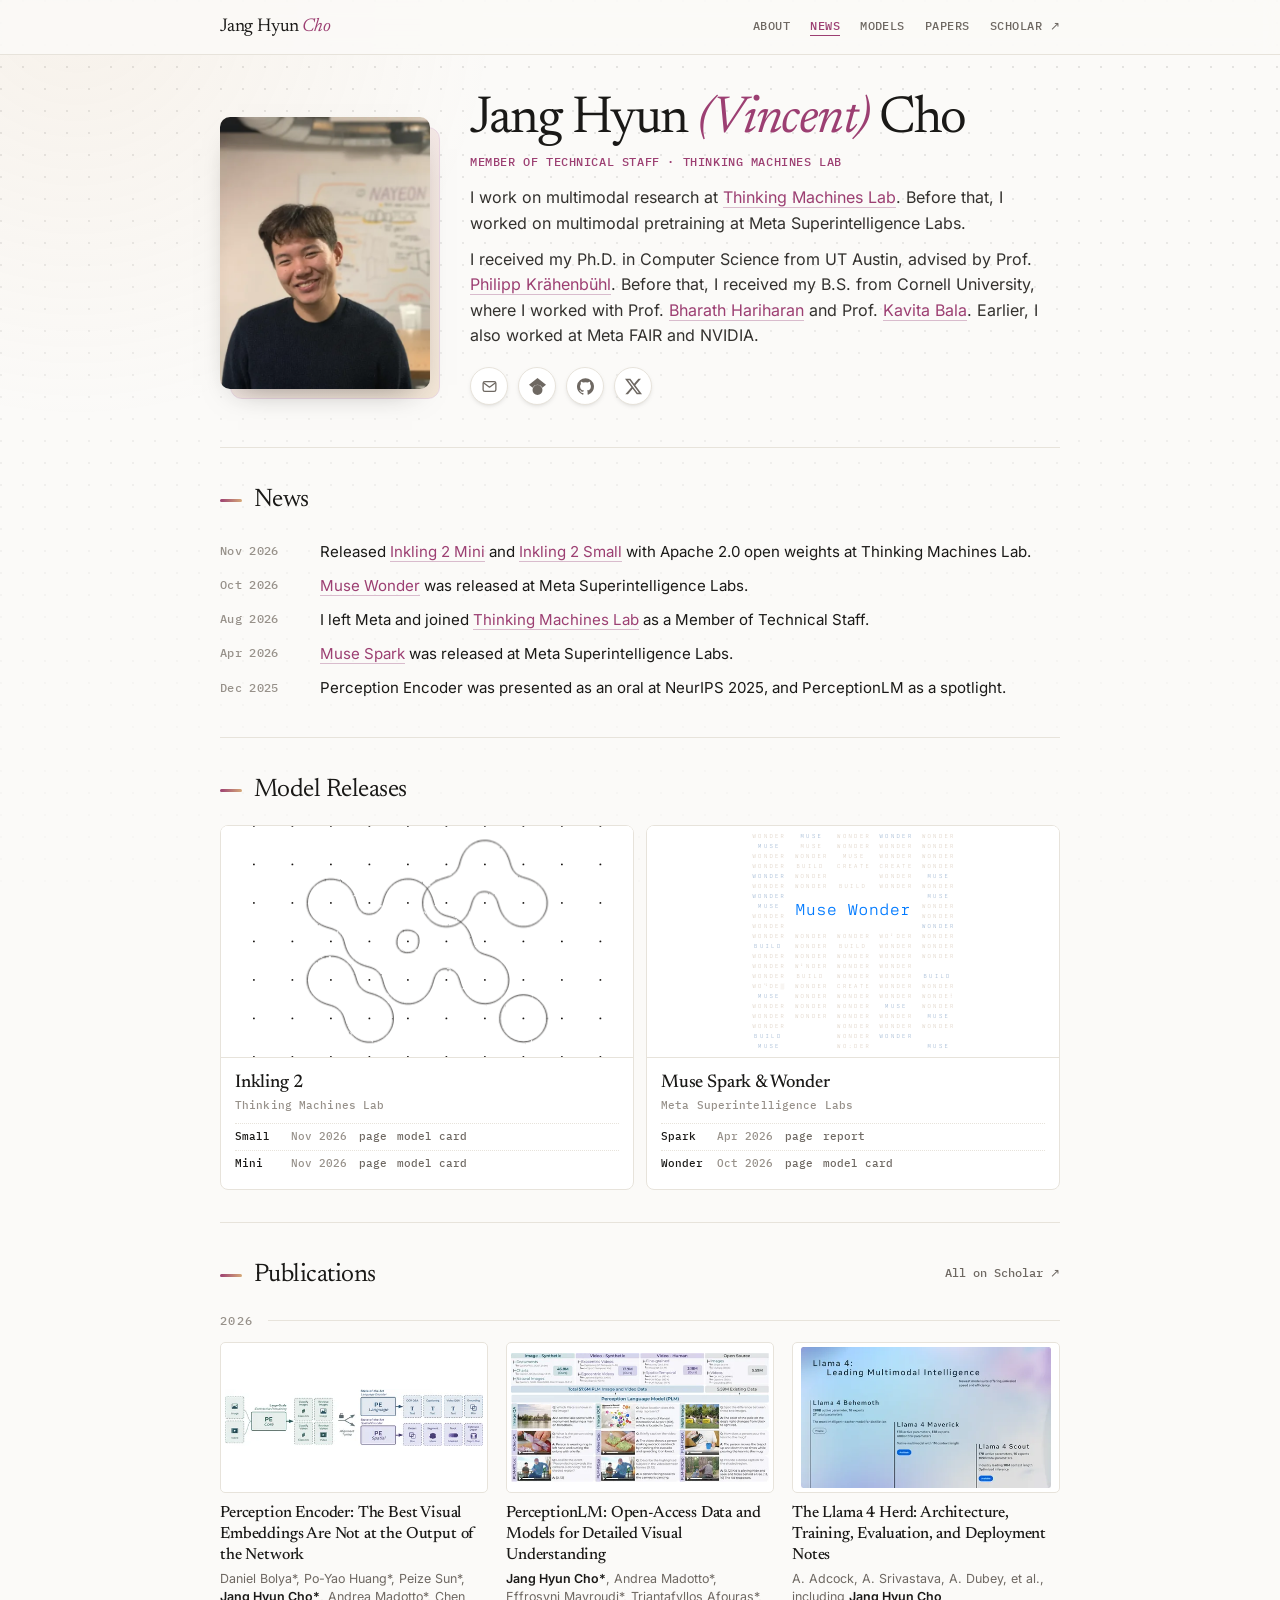
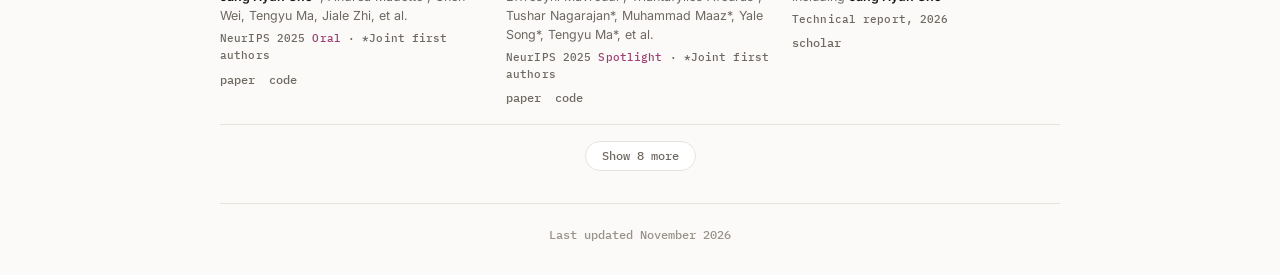
==== index.html @ af62a486 "Restore larger full-width artwork on model release cards Co-authored-by: Vincent Cho <janghyuncho@us" ====
<!doctype html>
<html lang="en">
  <head>
    <meta charset="utf-8">
    <meta name="viewport" content="width=device-width, initial-scale=1">
    <meta name="description" content="Jang Hyun (Vincent) Cho is a Member of Technical Staff at Thinking Machines Lab working on multimodal research. Previously worked on multimodal pretraining at Meta Superintelligence Labs.">
    <meta name="google-site-verification" content="X9ejks-yQLjsk75A5erA9aSQ6X8Yiz5h-r5HHh0Oleo">
    <meta name="theme-color" content="#fbfaf8">
    <title>Jang Hyun (Vincent) Cho</title>
    <link rel="icon" href="data:image/svg+xml,%3Csvg xmlns='http://www.w3.org/2000/svg' viewBox='0 0 32 32'%3E%3Crect width='32' height='32' rx='7' fill='%239c3f72'/%3E%3Ctext x='16' y='22' font-family='Georgia,serif' font-size='16' fill='%23fff' text-anchor='middle'%3EJC%3C/text%3E%3C/svg%3E">
    <link rel="preload" href="assets/fonts/newsreader-normal.woff2" as="font" type="font/woff2" crossorigin>
    <link rel="preload" href="assets/fonts/inter-normal.woff2" as="font" type="font/woff2" crossorigin>
    <link rel="stylesheet" href="assets/fonts/fonts.css">
    <style>
      :root {
        --paper: #fbfaf8;
        --ink: #1a1917;
        --muted: #6e6862;
        --faint: #97918a;
        --line: #e7e3db;
        --accent: #9c3f72;
        --accent-tint: #f4e9f0;
        --serif: "Newsreader", Georgia, serif;
        --sans: "Inter", -apple-system, BlinkMacSystemFont, "Segoe UI", sans-serif;
        --mono: "IBM Plex Mono", ui-monospace, "SF Mono", Menlo, monospace;
        --ease: cubic-bezier(.2, .7, .3, 1);
      }

      * { box-sizing: border-box; }
      html { scroll-behavior: smooth; }
      body {
        margin: 0;
        color: var(--ink);
        background: var(--paper);
        font-family: var(--sans);
        font-size: 16px;
        line-height: 1.6;
        -webkit-font-smoothing: antialiased;
        text-rendering: optimizeLegibility;
      }
      ::selection { background: var(--accent-tint); color: var(--accent); }

      /* ---------- background ---------- */
      body::before, body::after {
        content: "";
        position: fixed;
        inset: 0;
        z-index: -1;
        pointer-events: none;
      }
      body::before {
        background-image: radial-gradient(circle at 1px 1px, rgba(26, 25, 23, .11) 1px, transparent 0);
        background-size: 22px 22px;
        -webkit-mask-image: linear-gradient(to bottom, #000, rgba(0, 0, 0, .25) 70%, rgba(0, 0, 0, .1));
        mask-image: linear-gradient(to bottom, #000, rgba(0, 0, 0, .25) 70%, rgba(0, 0, 0, .1));
      }
      body::after {
        background: radial-gradient(700px circle at 6% 0%, rgba(214, 170, 120, .10), transparent 60%);
      }

      /* Tight cursor glow with expanding wave rings (desktop pointer only). */
      .cursor-glow {
        position: fixed;
        top: 0;
        left: 0;
        z-index: -1;
        width: 180px;
        height: 180px;
        margin: -90px 0 0 -90px;
        border-radius: 50%;
        pointer-events: none;
        opacity: 0;
        background:
          radial-gradient(circle, rgba(156, 63, 114, .48) 0 10px, rgba(156, 63, 114, .22) 34px, transparent 68%),
          radial-gradient(circle, transparent 38px, rgba(214, 170, 120, .38) 44px, transparent 58px);
        box-shadow: 0 0 0 1.5px rgba(156, 63, 114, .22);
        transform: translate3d(var(--mx, -200px), var(--my, -200px), 0);
        transition: opacity .35s var(--ease);
        will-change: transform;
      }
      .js.pointer-fine .cursor-glow { opacity: 1; }
      .cursor-glow::before,
      .cursor-glow::after {
        content: "";
        position: absolute;
        inset: 10%;
        border-radius: 50%;
        border: 2px solid rgba(156, 63, 114, .55);
        box-shadow: 0 0 14px rgba(156, 63, 114, .2);
        animation: cursor-wave 2.2s cubic-bezier(.15, .7, .25, 1) infinite;
      }
      .cursor-glow::after {
        inset: 0;
        border-color: rgba(214, 170, 120, .5);
        animation-delay: 1.1s;
      }
      @keyframes cursor-wave {
        0% { transform: scale(.3); opacity: .9; }
        65% { opacity: .25; }
        100% { transform: scale(1.15); opacity: 0; }
      }

      /* Sections fade up as they enter the viewport; only when JS is running. */
      .js .reveal {
        opacity: 0;
        transform: translateY(14px);
        transition: opacity .6s var(--ease), transform .6s var(--ease);
      }
      .js .reveal.in { opacity: 1; transform: none; }

      h1, h2, h3, p { margin-top: 0; }
      a { color: inherit; text-decoration: none; }
      a:focus-visible {
        outline: 2px solid var(--accent);
        outline-offset: 3px;
        border-radius: 2px;
      }
      .container { width: min(840px, calc(100% - 44px)); margin: 0 auto; }

      /* Links that draw their underline on hover. */
      .ul {
        background-image: linear-gradient(currentColor, currentColor);
        background-repeat: no-repeat;
        background-position: 0 100%;
        background-size: 0 1px;
        transition: background-size .28s var(--ease), color .18s var(--ease);
      }
      .ul:hover { background-size: 100% 1px; color: var(--accent); }

      /* Prose links stay underlined; the tint appears on hover. */
      .prose a, .news a {
        color: var(--accent);
        border-bottom: 1px solid #d9bccd;
        transition: background .18s var(--ease), border-color .18s var(--ease);
      }
      .prose a:hover, .news a:hover { background: var(--accent-tint); border-color: var(--accent); }

      header {
        position: sticky;
        top: 0;
        z-index: 10;
        background: color-mix(in srgb, var(--paper) 88%, transparent);
        backdrop-filter: saturate(1.4) blur(10px);
        border-bottom: 1px solid var(--line);
      }
      nav {
        display: flex;
        align-items: center;
        justify-content: space-between;
        gap: 18px;
        padding: 12px 0;
      }
      .brand { font-family: var(--serif); font-size: 1.16rem; letter-spacing: -.01em; }
      .brand em { font-style: italic; color: var(--accent); }
      .nav-links {
        display: flex;
        flex-wrap: wrap;
        gap: 20px;
        font-family: var(--mono);
        font-size: .74rem;
        letter-spacing: .04em;
        text-transform: uppercase;
        color: var(--muted);
      }

      .nav-links a.active { color: var(--accent); background-size: 100% 1px; }

      section { scroll-margin-top: 56px; }

      /* ---------- intro ---------- */
      .intro {
        display: grid;
        grid-template-columns: 210px minmax(0, 1fr);
        gap: 40px;
        align-items: center;
        padding: 46px 0 42px;
      }
      /* Offset tinted frame behind the photo; it shifts further on hover. */
      .portrait-frame { position: relative; }
      .portrait-frame::before {
        content: "";
        position: absolute;
        inset: 0;
        border-radius: 12px;
        background: linear-gradient(135deg, var(--accent-tint), #f3e6d6);
        border: 1px solid #ead7e2;
        transform: translate(10px, 10px);
        transition: transform .4s var(--ease);
      }
      .portrait-frame:hover::before { transform: translate(14px, 14px) rotate(1.5deg); }
      .portrait {
        position: relative;
        display: block;
        width: 100%;
        height: auto;
        border-radius: 10px;
        box-shadow: 0 14px 30px -18px rgba(26, 25, 23, .55);
        filter: saturate(.95);
        transition: transform .4s var(--ease), box-shadow .4s var(--ease);
      }
      .portrait-frame:hover .portrait {
        transform: translate(-3px, -3px) rotate(-1deg);
        box-shadow: 0 18px 34px -18px rgba(26, 25, 23, .6);
      }
      h1 {
        margin: -8px 0 6px;
        font-family: var(--serif);
        font-size: clamp(2.3rem, 4.8vw, 3.3rem);
        font-weight: 400;
        line-height: 1.02;
        letter-spacing: -.028em;
      }
      h1 em { font-style: italic; color: var(--accent); }
      .role {
        margin: 0 0 14px;
        font-family: var(--mono);
        font-size: .74rem;
        letter-spacing: .05em;
        text-transform: uppercase;
        color: var(--accent);
      }
      .prose p { margin: 0 0 10px; max-width: 64ch; color: #33312e; }
      .prose p:last-child { margin-bottom: 0; }
      .social {
        display: flex;
        flex-wrap: wrap;
        gap: 10px;
        margin-top: 18px;
      }
      .social a {
        display: grid;
        place-items: center;
        width: 38px;
        height: 38px;
        border: 1px solid var(--line);
        border-radius: 50%;
        background: #fff;
        color: var(--muted);
        box-shadow: 0 2px 6px -4px rgba(26, 25, 23, .4);
        transition: color .2s var(--ease), background .2s var(--ease), border-color .2s var(--ease), transform .2s var(--ease), box-shadow .2s var(--ease);
      }
      .social a:hover {
        color: #fff;
        background: var(--accent);
        border-color: var(--accent);
        transform: translateY(-2px);
        box-shadow: 0 8px 16px -8px rgba(156, 63, 114, .7);
      }
      .social svg { width: 17px; height: 17px; }

      /* ---------- sections ---------- */
      .band { padding: 32px 0; border-top: 1px solid var(--line); }
      .band-head {
        display: flex;
        align-items: baseline;
        justify-content: space-between;
        gap: 20px;
        margin-bottom: 14px;
      }
      h2 {
        display: flex;
        align-items: center;
        gap: 12px;
        margin: 0;
        font-family: var(--serif);
        font-size: 1.6rem;
        font-weight: 400;
        letter-spacing: -.02em;
      }
      h2::before {
        content: "";
        width: 22px;
        height: 3px;
        border-radius: 2px;
        background: linear-gradient(90deg, var(--accent), #d6aa78);
      }
      .band-head > a { font-family: var(--mono); font-size: .74rem; color: var(--muted); }

      /* ---------- news ---------- */
      .news { margin: 0; padding: 0; list-style: none; }
      .news li {
        display: grid;
        grid-template-columns: 82px minmax(0, 1fr);
        gap: 18px;
        padding: 5px 0;
        font-size: .94rem;
      }
      .news time {
        font-family: var(--mono);
        font-size: .72rem;
        color: var(--faint);
        letter-spacing: .03em;
        padding-top: .2em;
      }

      /* ---------- model releases ---------- */
      .models {
        display: grid;
        grid-template-columns: repeat(2, minmax(0, 1fr));
        gap: 12px;
      }
      .model {
        position: relative;
        display: flex;
        flex-direction: column;
        overflow: hidden;
        border: 1px solid var(--line);
        border-radius: 8px;
        background: #fff;
        transition: border-color .25s var(--ease), box-shadow .25s var(--ease), transform .25s var(--ease);
      }
      .model::after {
        content: "";
        position: absolute;
        inset: 0 0 auto;
        height: 3px;
        background: linear-gradient(90deg, var(--accent), #d6aa78);
        transform: scaleX(0);
        transform-origin: left;
        transition: transform .45s var(--ease);
      }
      .model:hover::after { transform: scaleX(1); }
      .model:hover {
        border-color: #d9bccd;
        box-shadow: 0 8px 22px -14px rgba(26, 25, 23, .5);
        transform: translateY(-2px);
      }
      /* The embeds lay out at 2× the panel size and are scaled down, so their
         typography and strokes keep the proportions of the original pages. */
      .model-media {
        position: relative;
        aspect-ratio: 16 / 9;
        overflow: hidden;
        border-bottom: 1px solid var(--line);
        background: #fff;
      }
      .model-media iframe {
        position: absolute;
        top: 0;
        left: 0;
        width: 200%;
        height: 200%;
        border: 0;
        transform: scale(.5);
        transform-origin: 0 0;
      }
      .model-body { padding: 10px 14px 12px; }
      .model h3 {
        margin: 0;
        font-family: var(--serif);
        font-size: 1.15rem;
        font-weight: 500;
        letter-spacing: -.01em;
      }
      .model:hover h3 a { color: var(--accent); }
      .model .venue { font-size: .68rem; color: var(--faint); }
      .versions {
        margin: 8px 0 0;
        padding: 0;
        list-style: none;
        font-family: var(--mono);
        font-size: .7rem;
        color: var(--muted);
      }
      .versions li {
        display: flex;
        flex-wrap: wrap;
        align-items: baseline;
        gap: 2px 10px;
        padding: 4px 0;
        border-top: 1px dotted var(--line);
      }
      .version { min-width: 46px; color: var(--ink); font-weight: 500; }
      .date { min-width: 58px; color: var(--faint); }

      /* ---------- publications ---------- */
      .year {
        display: flex;
        align-items: center;
        gap: 14px;
        margin: 16px 0 0;
        font-family: var(--mono);
        font-size: .73rem;
        letter-spacing: .12em;
        color: var(--faint);
      }
      .year::after { content: ""; flex: 1; height: 1px; background: var(--line); }
      .publication {
        display: grid;
        grid-template-columns: 150px minmax(0, 1fr);
        gap: 20px;
        align-items: start;
        padding: 14px 0;
        border-bottom: 1px solid var(--line);
      }
      .publication:last-child { border-bottom: 0; }
      .thumbnail {
        display: block;
        width: 100%;
        height: auto;
        border: 1px solid var(--line);
        border-radius: 5px;
        background: #fff;
        transition: transform .3s var(--ease), border-color .3s var(--ease), box-shadow .3s var(--ease);
      }
      /* A uniform frame keeps rows aligned; contain shows wide figures whole. */
      .publication .thumbnail {
        aspect-ratio: 5 / 3;
        object-fit: contain;
        padding: 4px;
      }
      .publication:hover .thumbnail {
        transform: translateY(-2px);
        border-color: #d9bccd;
        box-shadow: 0 4px 14px -8px rgba(26, 25, 23, .4);
      }
      .featured {
        display: grid;
        grid-template-columns: repeat(3, minmax(0, 1fr));
        gap: 18px;
        padding: 12px 0 16px;
        border-bottom: 1px solid var(--line);
      }
      .pub-card .thumbnail {
        aspect-ratio: 16 / 9;
        object-fit: contain;
        padding: 4px;
        margin-bottom: 10px;
      }
      .pub-card:hover .thumbnail {
        transform: translateY(-2px);
        border-color: #d9bccd;
        box-shadow: 0 4px 14px -8px rgba(26, 25, 23, .4);
      }
      .pub-card h3 {
        margin: 0 0 4px;
        font-family: var(--serif);
        font-size: 1.02rem;
        font-weight: 500;
        line-height: 1.28;
        letter-spacing: -.01em;
      }
      .pub-card h3 a { transition: color .18s var(--ease); }
      .pub-card:hover h3 a { color: var(--accent); }
      .pub-card .authors { font-size: .78rem; }
      .pub-card .venue { font-size: .68rem; }
      .publication h3 {
        margin: -3px 0 3px;
        font-family: var(--serif);
        font-size: 1.14rem;
        font-weight: 500;
        line-height: 1.28;
        letter-spacing: -.012em;
      }
      .publication h3 a { transition: color .18s var(--ease); }
      .publication:hover h3 a { color: var(--accent); }
      .authors { margin: 0 0 4px; color: var(--muted); font-size: .855rem; line-height: 1.5; }
      .authors strong { color: var(--ink); font-weight: 600; }
      .venue {
        margin: 0;
        font-family: var(--mono);
        font-size: .73rem;
        color: var(--muted);
        letter-spacing: .01em;
      }
      .note { color: var(--accent); }
      .paper-links {
        display: flex;
        flex-wrap: wrap;
        gap: 14px;
        margin-top: 6px;
        font-family: var(--mono);
        font-size: .73rem;
        color: var(--muted);
      }

      .more summary {
        display: flex;
        justify-content: center;
        margin-top: 16px;
        list-style: none;
        cursor: pointer;
      }
      .more summary::-webkit-details-marker { display: none; }
      .more summary span {
        padding: 5px 16px;
        border: 1px solid var(--line);
        border-radius: 999px;
        background: #fff;
        font-family: var(--mono);
        font-size: .72rem;
        color: var(--muted);
        transition: color .18s var(--ease), border-color .18s var(--ease), background .18s var(--ease);
      }
      .more summary:hover span { color: var(--accent); border-color: #d9bccd; background: var(--accent-tint); }
      .more summary:focus-visible { outline: none; }
      .more summary:focus-visible span { outline: 2px solid var(--accent); outline-offset: 2px; }
      .more-open, .more[open] .more-closed { display: none; }
      .more[open] .more-open { display: inline; }
      .more[open] summary { margin: 4px 0 6px; }

      footer {
        padding: 22px 0 30px;
        border-top: 1px solid var(--line);
        font-family: var(--mono);
        font-size: .72rem;
        color: var(--faint);
        text-align: center;
      }

      /* ---------- phone ---------- */
      @media (max-width: 620px) {
        body { font-size: 15.5px; }
        .container { width: calc(100% - 32px); }
        nav { padding: 10px 0; gap: 4px 14px; flex-wrap: wrap; }
        .nav-links { gap: 14px; font-size: .69rem; }

        .intro {
          grid-template-columns: 120px minmax(0, 1fr);
          gap: 12px 16px;
          align-items: center;
          padding: 22px 0 26px;
        }
        h1 { margin: 0; font-size: 1.95rem; letter-spacing: -.022em; }
        .portrait-frame::before { transform: translate(6px, 6px); }
        /* Only the name sits beside the portrait; everything else runs the
           full width, or the prose is squeezed into a ~140px column. */
        .intro-copy { display: contents; }
        .intro .role, .intro .prose, .intro .social { grid-column: 1 / -1; }
        .role { margin: 0; }
        .social { margin-top: 0; gap: 10px; }

        .band { padding: 24px 0; }
        .band-head { margin-bottom: 10px; }
        h2 { font-size: 1.45rem; }

        .news li { grid-template-columns: 62px minmax(0, 1fr); gap: 10px; padding: 4px 0; font-size: .9rem; }

        .models { grid-template-columns: 1fr; gap: 10px; }
        .model-body { padding: 8px 12px 10px; }

        .featured { grid-template-columns: 1fr; gap: 0; padding: 0; }
        .pub-card {
          display: grid;
          grid-template-columns: 100px minmax(0, 1fr);
          gap: 12px;
          padding: 12px 0;
          border-bottom: 1px solid var(--line);
        }
        .pub-card:last-child { border-bottom: 0; }
        .pub-card .thumbnail { aspect-ratio: 5 / 3; margin-bottom: 0; }
        .publication { grid-template-columns: 100px minmax(0, 1fr); gap: 12px; padding: 12px 0; }
        .publication h3 { font-size: 1rem; }
        .authors { font-size: .8rem; }
        .paper-links { gap: 14px; margin-top: 5px; }
      }

      @media (prefers-reduced-motion: reduce) {
        html { scroll-behavior: auto; }
        *, *::before, *::after {
          transition-duration: .01ms !important;
          animation-duration: .01ms !important;
        }
        .portrait-frame:hover .portrait, .portrait-frame:hover::before, .publication:hover .thumbnail, .pub-card:hover .thumbnail, .model:hover { transform: none; }
        .js .reveal { opacity: 1; transform: none; }
        .cursor-glow, .cursor-glow::before, .cursor-glow::after { display: none; }
      }
    </style>
  </head>
  <body>
    <div class="cursor-glow" aria-hidden="true"></div>
    <header>
      <nav class="container" aria-label="Primary">
        <a class="brand" href="#top">Jang Hyun <em>Cho</em></a>
        <div class="nav-links">
          <a class="ul" href="#about">About</a>
          <a class="ul" href="#news">News</a>
          <a class="ul" href="#models">Models</a>
          <a class="ul" href="#publications">Papers</a>
          <a class="ul" href="https://scholar.google.com/citations?user=oB0g2IkAAAAJ" target="_blank" rel="noopener noreferrer">Scholar ↗</a>
        </div>
      </nav>
    </header>

    <main class="container" id="top">
      <section class="intro" id="about">
        <div class="portrait-frame"><img class="portrait" src="assets/thumbs/face.webp" alt="Jang Hyun Cho" width="480" height="621"></div>
        <div class="intro-copy">
          <h1>Jang Hyun <em>(Vincent)</em> Cho</h1>
          <p class="role">Member of Technical Staff · Thinking Machines Lab</p>
          <div class="prose">
            <p>I work on multimodal research at <a href="https://thinkingmachines.ai/" target="_blank" rel="noopener noreferrer">Thinking Machines Lab</a>. Before that, I worked on multimodal pretraining at Meta Superintelligence Labs.</p>
            <p>I received my Ph.D. in Computer Science from UT Austin, advised by Prof. <a href="https://www.philkr.net/" target="_blank" rel="noopener noreferrer">Philipp Krähenbühl</a>. Before that, I received my B.S. from Cornell University, where I worked with Prof. <a href="http://home.bharathh.info/" target="_blank" rel="noopener noreferrer">Bharath Hariharan</a> and Prof. <a href="https://www.cs.cornell.edu/~kb/" target="_blank" rel="noopener noreferrer">Kavita Bala</a>. Earlier, I also worked at Meta FAIR and NVIDIA.</p>
          </div>
          <div class="social">
            <a href="mailto:%6A%61%6E%67%68%79%75%6E%63%68%6F%37@%75%74%65%78%61%73.%65%64%75" aria-label="Email" title="Email"><svg viewBox="0 0 24 24" fill="none" stroke="currentColor" stroke-width="1.8" stroke-linecap="round" stroke-linejoin="round" aria-hidden="true"><rect x="3" y="5" width="18" height="14" rx="2.5"/><path d="m4 7 8 6 8-6"/></svg></a>
            <a href="https://scholar.google.com/citations?user=oB0g2IkAAAAJ" target="_blank" rel="noopener noreferrer" aria-label="Google Scholar" title="Google Scholar"><svg viewBox="0 0 24 24" fill="currentColor" aria-hidden="true"><path d="M5.242 13.769 0 9.5 12 0l12 9.5-5.242 4.269C17.548 11.249 14.978 9.5 12 9.5c-2.977 0-5.548 1.748-6.758 4.269zM12 10a7 7 0 1 0 0 14 7 7 0 0 0 0-14z"/></svg></a>
            <a href="https://github.com/janghyuncho" target="_blank" rel="noopener noreferrer" aria-label="GitHub" title="GitHub"><svg viewBox="0 0 24 24" fill="currentColor" aria-hidden="true"><path d="M12 .3a12 12 0 0 0-3.8 23.38c.6.12.83-.26.83-.57l-.02-2.04c-3.34.73-4.04-1.61-4.04-1.61-.55-1.39-1.33-1.76-1.33-1.76-1.09-.74.08-.73.08-.73 1.2.09 1.84 1.24 1.84 1.24 1.07 1.83 2.81 1.3 3.5 1 .1-.78.42-1.3.76-1.6-2.67-.31-5.47-1.34-5.47-5.93 0-1.31.47-2.38 1.24-3.22-.14-.3-.54-1.52.1-3.18 0 0 1-.32 3.3 1.23a11.5 11.5 0 0 1 6 0c2.28-1.55 3.29-1.23 3.29-1.23.64 1.66.24 2.88.12 3.18a4.65 4.65 0 0 1 1.23 3.22c0 4.61-2.8 5.62-5.48 5.92.42.36.81 1.1.81 2.22l-.01 3.29c0 .31.2.69.82.57A12 12 0 0 0 12 .3"/></svg></a>
            <a href="https://x.com/vincent_jh_cho" target="_blank" rel="noopener noreferrer" aria-label="X" title="X"><svg viewBox="0 0 24 24" fill="currentColor" aria-hidden="true"><path d="M18.9 1.15h3.68l-8.04 9.19L24 22.85h-7.4l-5.8-7.59-6.64 7.59H.47l8.6-9.83L0 1.15h7.6l5.24 6.93zm-1.29 19.5h2.04L6.49 3.24H4.3z"/></svg></a>
          </div>
        </div>
      </section>

      <section class="band" id="news">
        <div class="band-head"><h2>News</h2></div>
        <ul class="news">
          <li><time datetime="2026-11">Nov 2026</time><span>Released <a href="https://thinkingmachines.ai/news/inkling-2-mini/" target="_blank" rel="noopener noreferrer">Inkling 2 Mini</a> and <a href="https://thinkingmachines.ai/news/inkling-2-small/" target="_blank" rel="noopener noreferrer">Inkling 2 Small</a> with Apache 2.0 open weights at Thinking Machines Lab.</span></li>
          <li><time datetime="2026-10">Oct 2026</time><span><a href="https://research.meta.ai/blog/muse-wonder" target="_blank" rel="noopener noreferrer">Muse Wonder</a> was released at Meta Superintelligence Labs.</span></li>
          <li><time datetime="2026-08">Aug 2026</time><span>I left Meta and joined <a href="https://thinkingmachines.ai/" target="_blank" rel="noopener noreferrer">Thinking Machines Lab</a> as a Member of Technical Staff.</span></li>
          <li><time datetime="2026-04">Apr 2026</time><span><a href="https://ai.meta.com/blog/introducing-muse-spark-msl/" target="_blank" rel="noopener noreferrer">Muse Spark</a> was released at Meta Superintelligence Labs.</span></li>
          <li><time datetime="2025-12">Dec 2025</time><span>Perception Encoder was presented as an oral at NeurIPS 2025, and PerceptionLM as a spotlight.</span></li>
        </ul>
      </section>

      <section class="band" id="models">
        <div class="band-head"><h2>Model Releases</h2></div>
        <div class="models">
          <article class="model">
            <div class="model-media"><iframe src="assets/embeds/inkling-2/" title="Interactive Inkling 2 artwork from Thinking Machines Lab" loading="lazy" sandbox="allow-scripts allow-same-origin"></iframe></div>
            <div class="model-body">
              <h3><a href="https://thinkingmachines.ai/news/inkling-2-small/" target="_blank" rel="noopener noreferrer">Inkling 2</a></h3>
              <p class="venue">Thinking Machines Lab</p>
              <ul class="versions">
                <li><span class="version">Small</span><span class="date">Nov 2026</span><a class="ul" href="https://thinkingmachines.ai/news/inkling-2-small/" target="_blank" rel="noopener noreferrer">page</a> <a class="ul" href="https://thinkingmachines.ai/model-card/inkling-2-small/" target="_blank" rel="noopener noreferrer">model card</a></li>
                <li><span class="version">Mini</span><span class="date">Nov 2026</span><a class="ul" href="https://thinkingmachines.ai/news/inkling-2-mini/" target="_blank" rel="noopener noreferrer">page</a> <a class="ul" href="https://thinkingmachines.ai/model-card/inkling-2-mini/" target="_blank" rel="noopener noreferrer">model card</a></li>
              </ul>
            </div>
          </article>
          <article class="model">
            <div class="model-media"><iframe src="assets/embeds/muse-wonder/" title="Animated Muse Wonder typographic artwork from Meta Superintelligence Labs" loading="lazy" sandbox="allow-scripts" data-ecto1></iframe></div>
            <div class="model-body">
              <h3><a href="https://ai.meta.com/blog/introducing-muse-spark-msl/" target="_blank" rel="noopener noreferrer">Muse Spark &amp; Wonder</a></h3>
              <p class="venue">Meta Superintelligence Labs</p>
              <ul class="versions">
                <li><span class="version">Spark</span><span class="date">Apr 2026</span><a class="ul" href="https://ai.meta.com/blog/introducing-muse-spark-msl/" target="_blank" rel="noopener noreferrer">page</a> <a class="ul" href="https://ai.meta.com/static-resource/muse-spark-safety-and-preparedness-report/" target="_blank" rel="noopener noreferrer">report</a></li>
                <li><span class="version">Wonder</span><span class="date">Oct 2026</span><a class="ul" href="https://research.meta.ai/blog/muse-wonder" target="_blank" rel="noopener noreferrer">page</a> <a class="ul" href="https://research.meta.ai/static/muse-wonder-model-card" target="_blank" rel="noopener noreferrer">model card</a></li>
              </ul>
            </div>
          </article>
        </div>
      </section>

      <section class="band" id="publications">
        <div class="band-head">
          <h2>Publications</h2>
          <a class="ul" href="https://scholar.google.com/citations?user=oB0g2IkAAAAJ" target="_blank" rel="noopener noreferrer">All on Scholar ↗</a>
        </div>

        <p class="year">2026</p>
        <div class="featured">
          <article class="pub-card">
            <img class="thumbnail" src="assets/thumbs/perception_encoder.webp" alt="Perception Encoder teaser figure" width="480" height="105" loading="lazy">
            <div>
              <h3><a href="https://proceedings.neurips.cc/paper_files/paper/2025/file/57bc0a850255e2041341bf74c7e2b9fa-Paper-Conference.pdf" target="_blank" rel="noopener noreferrer">Perception Encoder: The Best Visual Embeddings Are Not at the Output of the Network</a></h3>
              <p class="authors">Daniel Bolya*, Po-Yao Huang*, Peize Sun*, <strong>Jang Hyun Cho*</strong>, Andrea Madotto*, Chen Wei, Tengyu Ma, Jiale Zhi, et al.</p>
              <p class="venue">NeurIPS 2025 <span class="note">Oral</span> · *Joint first authors</p>
              <div class="paper-links">
                <a class="ul" href="https://proceedings.neurips.cc/paper_files/paper/2025/file/57bc0a850255e2041341bf74c7e2b9fa-Paper-Conference.pdf" target="_blank" rel="noopener noreferrer">paper</a>
                <a class="ul" href="https://github.com/facebookresearch/perception_models" target="_blank" rel="noopener noreferrer">code</a>
              </div>
            </div>
          </article>
          <article class="pub-card">
            <img class="thumbnail" src="assets/thumbs/perceptionlm.webp" alt="PerceptionLM teaser figure" width="480" height="239" loading="lazy">
            <div>
              <h3><a href="https://proceedings.neurips.cc/paper_files/paper/2025/file/21f1c5bbf2519321c1bee9bfa9edcd46-Paper-Conference.pdf" target="_blank" rel="noopener noreferrer">PerceptionLM: Open-Access Data and Models for Detailed Visual Understanding</a></h3>
              <p class="authors"><strong>Jang Hyun Cho*</strong>, Andrea Madotto*, Effrosyni Mavroudi*, Triantafyllos Afouras*, Tushar Nagarajan*, Muhammad Maaz*, Yale Song*, Tengyu Ma*, et al.</p>
              <p class="venue">NeurIPS 2025 <span class="note">Spotlight</span> · *Joint first authors</p>
              <div class="paper-links">
                <a class="ul" href="https://proceedings.neurips.cc/paper_files/paper/2025/file/21f1c5bbf2519321c1bee9bfa9edcd46-Paper-Conference.pdf" target="_blank" rel="noopener noreferrer">paper</a>
                <a class="ul" href="https://github.com/facebookresearch/perception_models" target="_blank" rel="noopener noreferrer">code</a>
              </div>
            </div>
          </article>
          <article class="pub-card">
            <img class="thumbnail" src="assets/thumbs/llama4.webp" alt="Llama 4 model family overview" width="480" height="270" loading="lazy">
            <div>
              <h3><a href="https://scholar.google.com/scholar?q=The+Llama+4+Herd+Architecture+Training+Evaluation+and+Deployment+Notes" target="_blank" rel="noopener noreferrer">The Llama 4 Herd: Architecture, Training, Evaluation, and Deployment Notes</a></h3>
              <p class="authors">A. Adcock, A. Srivastava, A. Dubey, et al., including <strong>Jang Hyun Cho</strong></p>
              <p class="venue">Technical report, 2026</p>
              <div class="paper-links"><a class="ul" href="https://scholar.google.com/scholar?q=The+Llama+4+Herd+Architecture+Training+Evaluation+and+Deployment+Notes" target="_blank" rel="noopener noreferrer">scholar</a></div>
            </div>
          </article>
        </div>

        <details class="more">
          <summary><span class="more-closed">Show 8 more</span><span class="more-open">Show fewer</span></summary>
          <p class="year">2025</p>
          <article class="publication">
            <img class="thumbnail" src="assets/thumbs/vila2.webp" alt="VILA squared teaser figure" width="480" height="96" loading="lazy">
            <div>
              <h3><a href="https://arxiv.org/abs/2407.17453" target="_blank" rel="noopener noreferrer">VILA²: VILA Augmented VILA</a></h3>
              <p class="authors">Yunhao Fang*, Ligeng Zhu*, Yao Lu, Yan Wang, Pavlo Molchanov, Jan Kautz, <strong>Jang Hyun Cho</strong>, Marco Pavone, Song Han, Hongxu Yin</p>
              <p class="venue">ICCV Workshops 2025 <span class="note">Oral</span></p>
              <div class="paper-links"><a class="ul" href="https://arxiv.org/abs/2407.17453" target="_blank" rel="noopener noreferrer">paper</a></div>
            </div>
          </article>

          <article class="publication">
            <img class="thumbnail" src="assets/thumbs/cubellm_teaser.webp" alt="Cube-LLM teaser animation" width="300" height="169" loading="lazy">
            <div>
              <h3><a href="https://openreview.net/pdf?id=yaQbTAD2JJ" target="_blank" rel="noopener noreferrer">Language-Image Models with 3D Understanding</a></h3>
              <p class="authors"><strong>Jang Hyun Cho</strong>, Boris Ivanovic, Yulong Cao, Edward Schmerling, Yue Wang, Xinshuo Weng, Boyi Li, Yurong You, Philipp Krähenbühl, Yan Wang, Marco Pavone</p>
              <p class="venue">ICLR 2025</p>
              <div class="paper-links">
                <a class="ul" href="https://openreview.net/pdf?id=yaQbTAD2JJ" target="_blank" rel="noopener noreferrer">paper</a>
                <a class="ul" href="https://janghyuncho.github.io/Cube-LLM" target="_blank" rel="noopener noreferrer">project</a>
              </div>
            </div>
          </article>

          <p class="year">2024</p>
          <article class="publication">
            <img class="thumbnail" src="assets/thumbs/decola.webp" alt="DECOLA teaser figure" width="480" height="310" loading="lazy">
            <div>
              <h3><a href="https://arxiv.org/abs/2311.17902" target="_blank" rel="noopener noreferrer">Language-Conditioned Detection Transformer</a></h3>
              <p class="authors"><strong>Jang Hyun Cho</strong>, Philipp Krähenbühl</p>
              <p class="venue">CVPR 2024</p>
              <div class="paper-links">
                <a class="ul" href="https://arxiv.org/abs/2311.17902" target="_blank" rel="noopener noreferrer">paper</a>
                <a class="ul" href="https://janghyuncho.github.io/DECOLA/" target="_blank" rel="noopener noreferrer">project</a>
                <a class="ul" href="https://github.com/janghyuncho/DECOLA" target="_blank" rel="noopener noreferrer">code</a>
                <a class="ul" href="assets/bibtex/decola_bib.txt">bibtex</a>
              </div>
            </div>
          </article>

          <p class="year">2023</p>
          <article class="publication">
            <img class="thumbnail" src="assets/thumbs/part_distillation.webp" alt="PartDistillation teaser figure" width="480" height="205" loading="lazy">
            <div>
              <h3><a href="https://openaccess.thecvf.com/content/CVPR2023/papers/Cho_PartDistillation_Learning_Parts_From_Instance_Segmentation_CVPR_2023_paper.pdf" target="_blank" rel="noopener noreferrer">PartDistillation: Learning Parts from Instance Segmentation</a></h3>
              <p class="authors"><strong>Jang Hyun Cho</strong>, Philipp Krähenbühl, Vignesh Ramanathan</p>
              <p class="venue">CVPR 2023</p>
              <div class="paper-links">
                <a class="ul" href="https://openaccess.thecvf.com/content/CVPR2023/papers/Cho_PartDistillation_Learning_Parts_From_Instance_Segmentation_CVPR_2023_paper.pdf" target="_blank" rel="noopener noreferrer">paper</a>
                <a class="ul" href="https://janghyuncho.github.io/PartDistillation_website/" target="_blank" rel="noopener noreferrer">project</a>
                <a class="ul" href="https://github.com/facebookresearch/PartDistillation" target="_blank" rel="noopener noreferrer">code</a>
                <a class="ul" href="assets/bibtex/pd_bib.txt">bibtex</a>
              </div>
            </div>
          </article>

          <p class="year">2022</p>
          <article class="publication">
            <img class="thumbnail" src="assets/thumbs/nms.webp" alt="NMS Strikes Back teaser figure" width="480" height="248" loading="lazy">
            <div>
              <h3><a href="https://arxiv.org/abs/2212.06137" target="_blank" rel="noopener noreferrer">NMS Strikes Back</a></h3>
              <p class="authors">Jeffrey Ouyang-Zhang, <strong>Jang Hyun Cho</strong>, Xingyi Zhou, Philipp Krähenbühl</p>
              <p class="venue">arXiv 2022</p>
              <div class="paper-links">
                <a class="ul" href="https://arxiv.org/abs/2212.06137" target="_blank" rel="noopener noreferrer">paper</a>
                <a class="ul" href="https://github.com/jozhang97/DETA" target="_blank" rel="noopener noreferrer">code</a>
                <a class="ul" href="assets/bibtex/nms_bib.txt">bibtex</a>
              </div>
            </div>
          </article>

          <article class="publication">
            <img class="thumbnail" src="assets/thumbs/ecm_loss.webp" alt="ECM-Loss teaser figure" width="480" height="339" loading="lazy">
            <div>
              <h3><a href="https://www.ecva.net/papers/eccv_2022/papers_ECCV/papers/136680684.pdf" target="_blank" rel="noopener noreferrer">Long-Tail Detection with Effective Class-Margins</a></h3>
              <p class="authors"><strong>Jang Hyun Cho</strong>, Philipp Krähenbühl</p>
              <p class="venue">ECCV 2022 <span class="note">Oral</span></p>
              <div class="paper-links">
                <a class="ul" href="https://www.ecva.net/papers/eccv_2022/papers_ECCV/papers/136680684.pdf" target="_blank" rel="noopener noreferrer">paper</a>
                <a class="ul" href="https://github.com/janghyuncho/ECM-Loss" target="_blank" rel="noopener noreferrer">code</a>
                <a class="ul" href="assets/bibtex/ecm_bib.txt">bibtex</a>
              </div>
            </div>
          </article>

          <p class="year">2021</p>
          <article class="publication">
            <img class="thumbnail" src="assets/thumbs/picie.webp" alt="PiCIE teaser figure" width="480" height="307" loading="lazy">
            <div>
              <h3><a href="https://openaccess.thecvf.com/content/CVPR2021/papers/Cho_PiCIE_Unsupervised_Semantic_Segmentation_Using_Invariance_and_Equivariance_in_Clustering_CVPR_2021_paper.pdf" target="_blank" rel="noopener noreferrer">PiCIE: Unsupervised Semantic Segmentation Using Invariance and Equivariance in Clustering</a></h3>
              <p class="authors"><strong>Jang Hyun Cho</strong>, Utkarsh Mall, Kavita Bala, Bharath Hariharan</p>
              <p class="venue">CVPR 2021</p>
              <div class="paper-links">
                <a class="ul" href="https://openaccess.thecvf.com/content/CVPR2021/papers/Cho_PiCIE_Unsupervised_Semantic_Segmentation_Using_Invariance_and_Equivariance_in_Clustering_CVPR_2021_paper.pdf" target="_blank" rel="noopener noreferrer">paper</a>
                <a class="ul" href="https://github.com/janghyuncho/PiCIE" target="_blank" rel="noopener noreferrer">code</a>
                <a class="ul" href="assets/bibtex/picie_bib.txt">bibtex</a>
              </div>
            </div>
          </article>

          <p class="year">2019</p>
          <article class="publication">
            <img class="thumbnail" src="assets/thumbs/distillation.webp" alt="Knowledge distillation teaser figure" width="480" height="275" loading="lazy">
            <div>
              <h3><a href="https://openaccess.thecvf.com/content_ICCV_2019/papers/Cho_On_the_Efficacy_of_Knowledge_Distillation_ICCV_2019_paper.pdf" target="_blank" rel="noopener noreferrer">On the Efficacy of Knowledge Distillation</a></h3>
              <p class="authors"><strong>Jang Hyun Cho</strong>, Bharath Hariharan</p>
              <p class="venue">ICCV 2019</p>
              <div class="paper-links">
                <a class="ul" href="https://openaccess.thecvf.com/content_ICCV_2019/papers/Cho_On_the_Efficacy_of_Knowledge_Distillation_ICCV_2019_paper.pdf" target="_blank" rel="noopener noreferrer">paper</a>
                <a class="ul" href="assets/bibtex/kd_bib.txt">bibtex</a>
              </div>
            </div>
          </article>
        </details>
      </section>
    </main>

    <footer class="container">Last updated November 2026</footer>
    <script>
      (() => {
        const root = document.documentElement;
        root.classList.add("js");
        const still = matchMedia("(prefers-reduced-motion: reduce)").matches;

        if (!still && matchMedia("(pointer: fine)").matches) {
          root.classList.add("pointer-fine");
          let frame = 0;
          addEventListener("pointermove", (e) => {
            cancelAnimationFrame(frame);
            frame = requestAnimationFrame(() => {
              root.style.setProperty("--mx", e.clientX + "px");
              root.style.setProperty("--my", e.clientY + "px");
            });
          }, { passive: true });
        }
        // Optional: #glow pins a visible cursor artifact for screenshots / demos.
        if (location.hash === "#glow" && !still) {
          root.classList.add("pointer-fine");
          root.style.setProperty("--mx", "52vw");
          root.style.setProperty("--my", "34vh");
        }

        const targets = document.querySelectorAll(".band-head, .news li, .model, .pub-card");
        const reveal = new IntersectionObserver((entries) => {
          for (const entry of entries) {
            if (entry.isIntersecting) {
              entry.target.classList.add("in");
              reveal.unobserve(entry.target);
            }
          }
        }, { rootMargin: "0px 0px -6% 0px" });
        targets.forEach((el, i) => {
          el.classList.add("reveal");
          el.style.transitionDelay = (i % 4) * 60 + "ms";
          reveal.observe(el);
        });

        // The Muse Wonder artwork stays paused when framed until its host reports it visible.
        const artworks = document.querySelectorAll("iframe[data-ecto1]");
        const setActive = (frame, active) =>
          frame.contentWindow?.postMessage({ type: "ecto1:html-artifact-activity", active }, "*");
        const activity = new IntersectionObserver((entries) => {
          for (const entry of entries) {
            entry.target.dataset.visible = entry.isIntersecting ? "1" : "";
            setActive(entry.target, entry.isIntersecting && !document.hidden);
          }
        });
        artworks.forEach((frame) => {
          frame.addEventListener("load", () => setActive(frame, frame.dataset.visible === "1"));
          activity.observe(frame);
        });
        document.addEventListener("visibilitychange", () =>
          artworks.forEach((frame) => setActive(frame, frame.dataset.visible === "1" && !document.hidden)));

        const links = new Map([...document.querySelectorAll('.nav-links a[href^="#"]')]
          .map((a) => [a.getAttribute("href").slice(1), a]));
        const spy = new IntersectionObserver((entries) => {
          for (const entry of entries) {
            if (!entry.isIntersecting) continue;
            links.forEach((a) => a.classList.remove("active"));
            links.get(entry.target.id)?.classList.add("active");
          }
        }, { rootMargin: "-45% 0px -50% 0px" });
        links.forEach((_, id) => { const s = document.getElementById(id); if (s) spy.observe(s); });
      })();
    </script>
  </body>
</html>
---- assets/fonts/fonts.css ----
@font-face {
  font-family: 'IBM Plex Mono';
  font-style: normal;
  font-weight: 500;
  font-display: swap;
  src: url('ibm-plex-mono-normal.woff2') format('woff2');
}
@font-face {
  font-family: 'Inter';
  font-style: normal;
  font-weight: 400 600;
  font-display: swap;
  src: url('inter-normal.woff2') format('woff2');
}
@font-face {
  font-family: 'Newsreader';
  font-style: italic;
  font-weight: 400;
  font-display: swap;
  src: url('newsreader-italic.woff2') format('woff2');
}
@font-face {
  font-family: 'Newsreader';
  font-style: normal;
  font-weight: 400 600;
  font-display: swap;
  src: url('newsreader-normal.woff2') format('woff2');
}
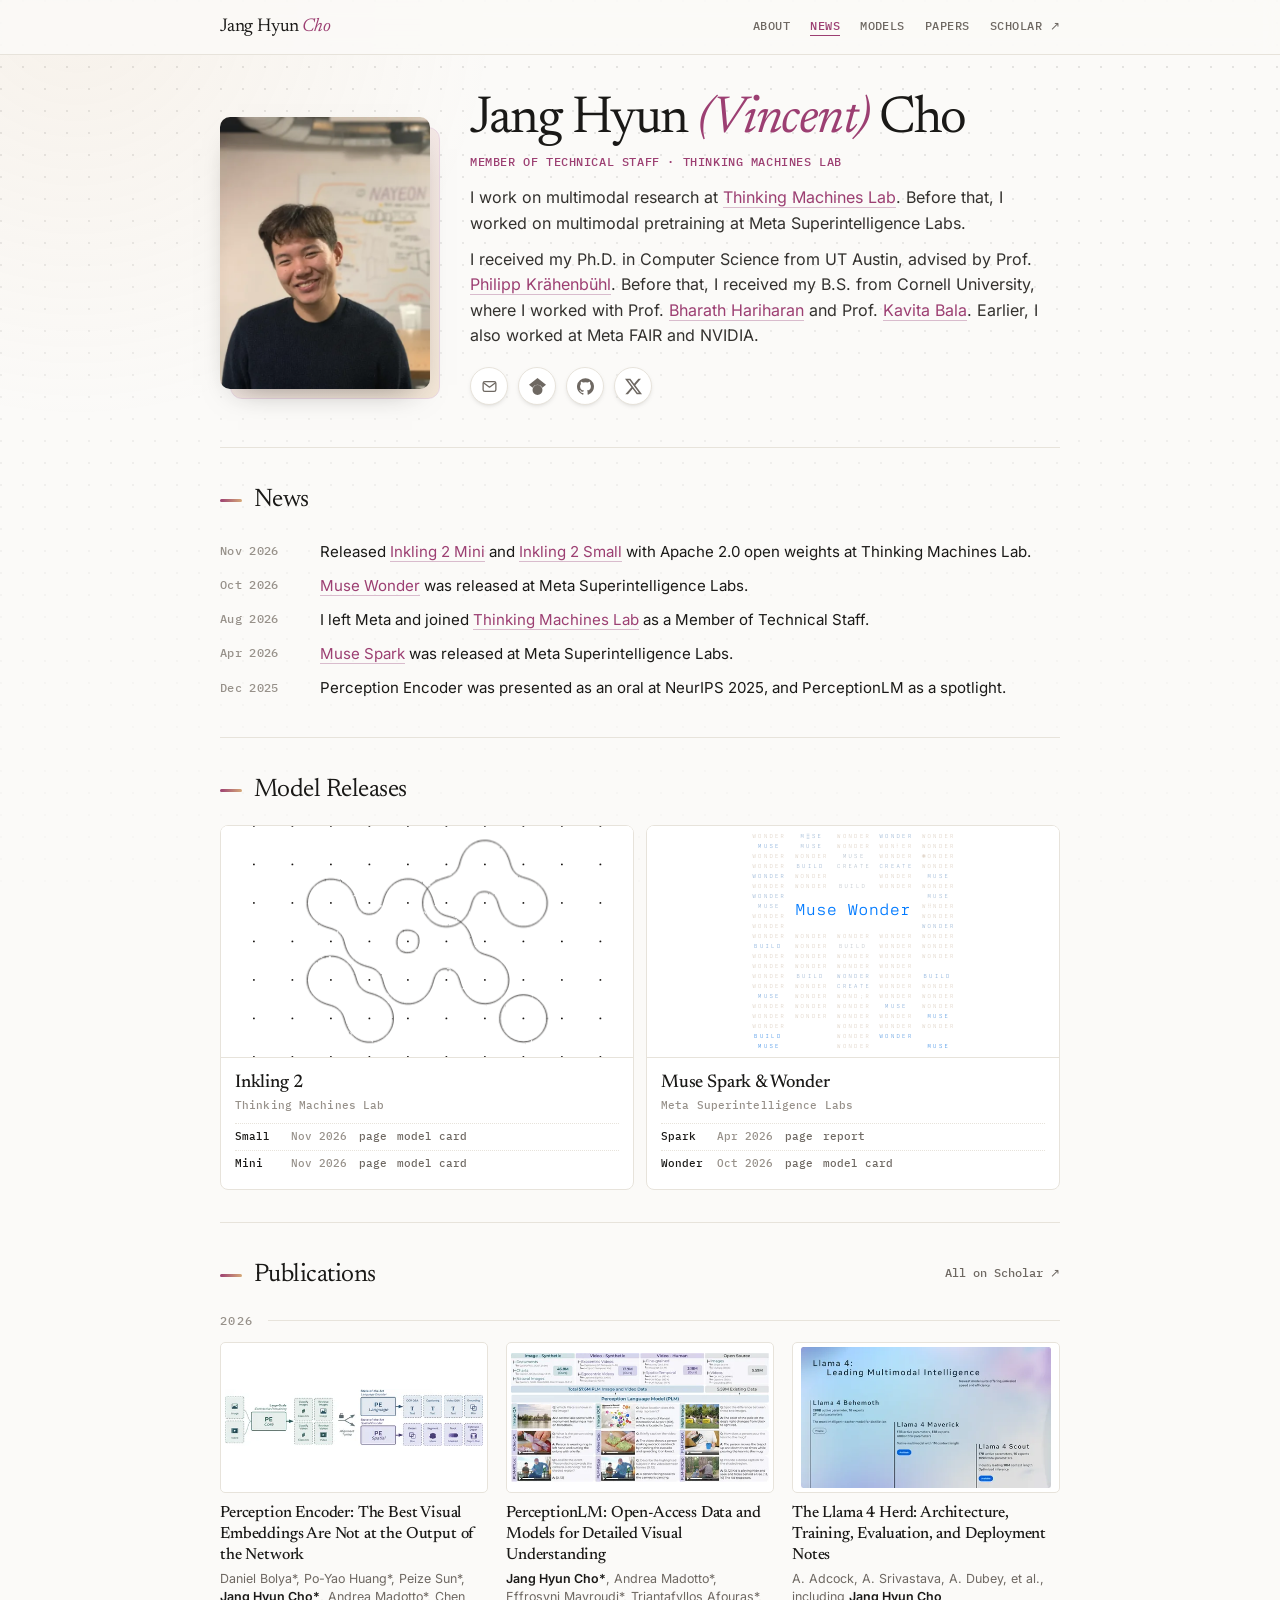
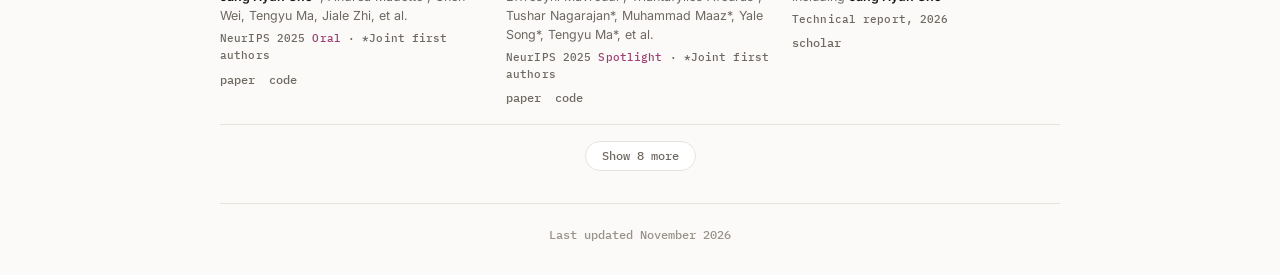
==== commit ad6af836: "Make model cards clickable and default Muse to the Wonder page Co-authored-by: Vincent Cho <janghyun" ====
--- a/index.html
+++ b/index.html
@@ -353,6 +353,18 @@
         letter-spacing: -.01em;
       }
       .model:hover h3 a { color: var(--accent); }
+      /* Stretch the title link across the card; version links and the iframe stay above it. */
+      .model-hit::after {
+        content: "";
+        position: absolute;
+        inset: 0;
+        z-index: 1;
+      }
+      .model-media,
+      .versions a {
+        position: relative;
+        z-index: 2;
+      }
       .model .venue { font-size: .68rem; color: var(--faint); }
       .versions {
         margin: 8px 0 0;
@@ -618,7 +630,7 @@
           <article class="model">
             <div class="model-media"><iframe src="assets/embeds/inkling-2/" title="Interactive Inkling 2 artwork from Thinking Machines Lab" loading="lazy" sandbox="allow-scripts allow-same-origin"></iframe></div>
             <div class="model-body">
-              <h3><a href="https://thinkingmachines.ai/news/inkling-2-small/" target="_blank" rel="noopener noreferrer">Inkling 2</a></h3>
+              <h3><a class="model-hit" href="https://thinkingmachines.ai/news/inkling-2-small/" target="_blank" rel="noopener noreferrer">Inkling 2</a></h3>
               <p class="venue">Thinking Machines Lab</p>
               <ul class="versions">
                 <li><span class="version">Small</span><span class="date">Nov 2026</span><a class="ul" href="https://thinkingmachines.ai/news/inkling-2-small/" target="_blank" rel="noopener noreferrer">page</a> <a class="ul" href="https://thinkingmachines.ai/model-card/inkling-2-small/" target="_blank" rel="noopener noreferrer">model card</a></li>
@@ -629,7 +641,7 @@
           <article class="model">
             <div class="model-media"><iframe src="assets/embeds/muse-wonder/" title="Animated Muse Wonder typographic artwork from Meta Superintelligence Labs" loading="lazy" sandbox="allow-scripts" data-ecto1></iframe></div>
             <div class="model-body">
-              <h3><a href="https://ai.meta.com/blog/introducing-muse-spark-msl/" target="_blank" rel="noopener noreferrer">Muse Spark &amp; Wonder</a></h3>
+              <h3><a class="model-hit" href="https://research.meta.ai/blog/muse-wonder" target="_blank" rel="noopener noreferrer">Muse Spark &amp; Wonder</a></h3>
               <p class="venue">Meta Superintelligence Labs</p>
               <ul class="versions">
                 <li><span class="version">Spark</span><span class="date">Apr 2026</span><a class="ul" href="https://ai.meta.com/blog/introducing-muse-spark-msl/" target="_blank" rel="noopener noreferrer">page</a> <a class="ul" href="https://ai.meta.com/static-resource/muse-spark-safety-and-preparedness-report/" target="_blank" rel="noopener noreferrer">report</a></li>
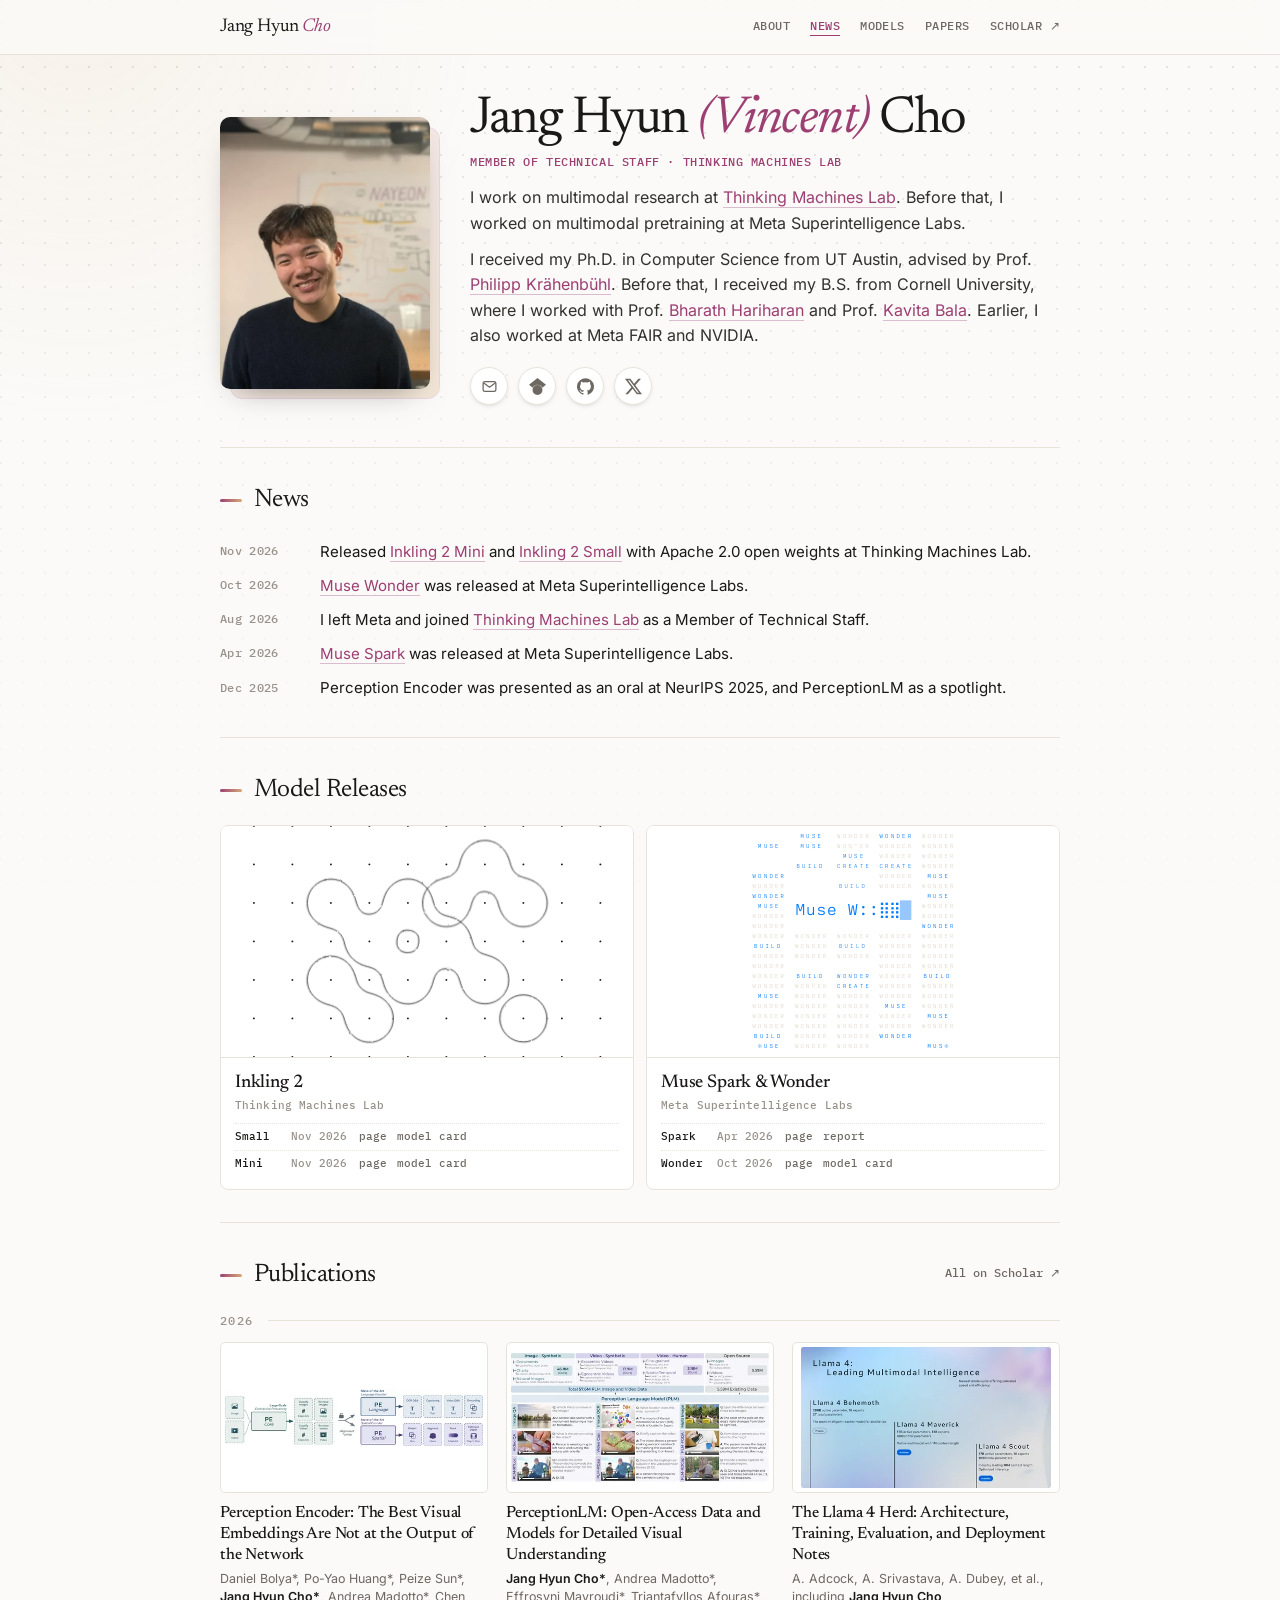
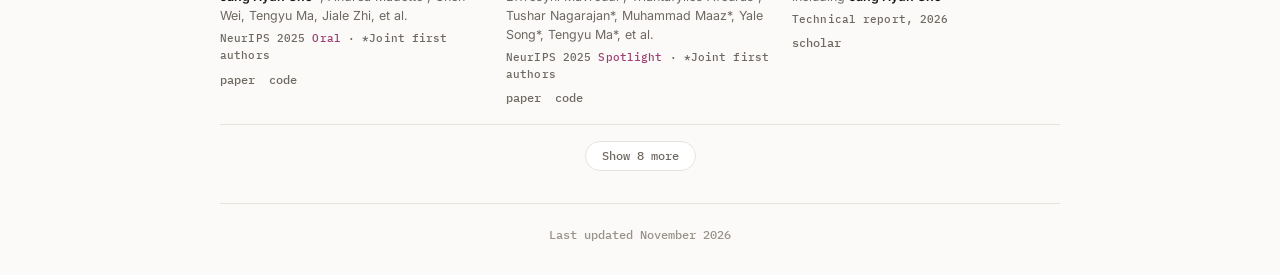
==== commit 39fbc21d: "Prevent Muse Wonder embed from zooming out on double-click or pinch Co-authored-by: Vincent Cho <jan" ====
--- a/index.html
+++ b/index.html
@@ -639,7 +639,7 @@
             </div>
           </article>
           <article class="model">
-            <div class="model-media"><iframe src="assets/embeds/muse-wonder/" title="Animated Muse Wonder typographic artwork from Meta Superintelligence Labs" loading="lazy" sandbox="allow-scripts" data-ecto1></iframe></div>
+            <div class="model-media"><iframe src="assets/embeds/muse-wonder/" title="Animated Muse Wonder typographic artwork from Meta Superintelligence Labs" loading="lazy" sandbox="allow-scripts" data-ecto1 style="touch-action: manipulation"></iframe></div>
             <div class="model-body">
               <h3><a class="model-hit" href="https://research.meta.ai/blog/muse-wonder" target="_blank" rel="noopener noreferrer">Muse Spark &amp; Wonder</a></h3>
               <p class="venue">Meta Superintelligence Labs</p>
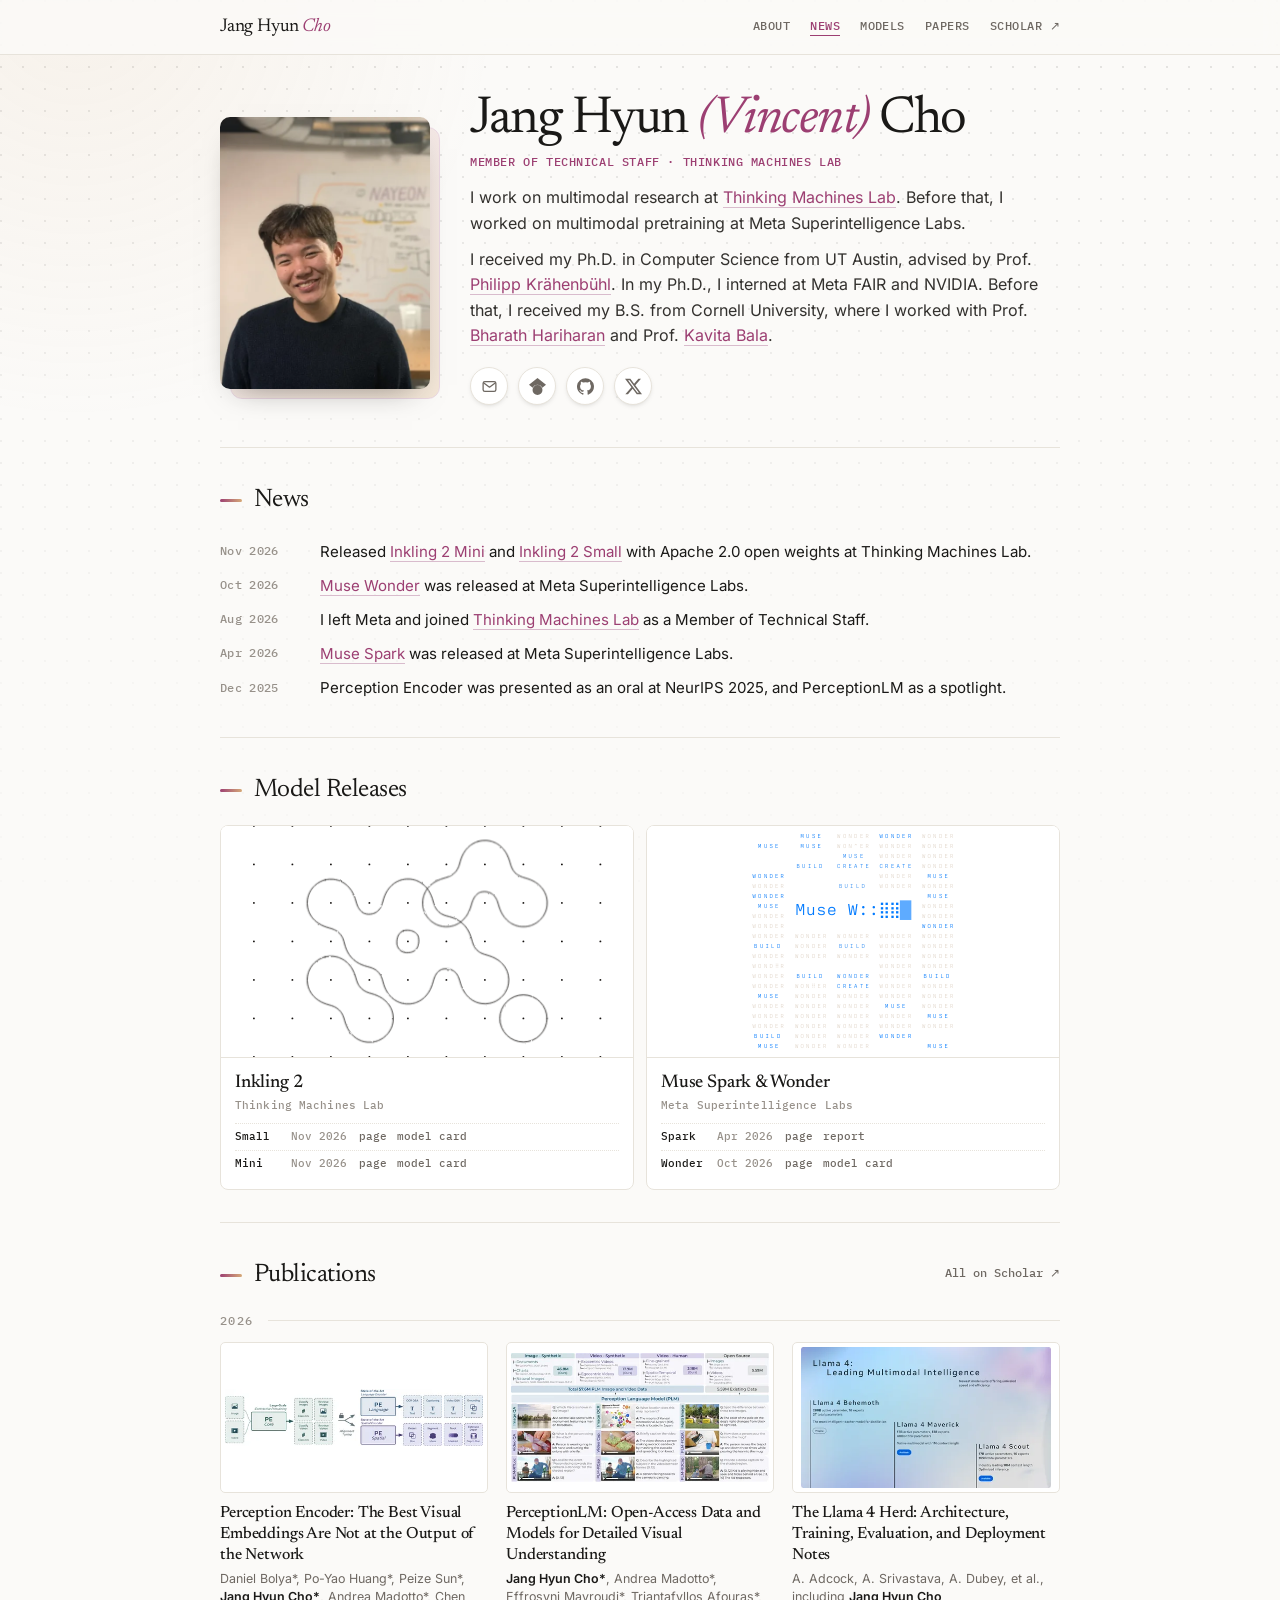
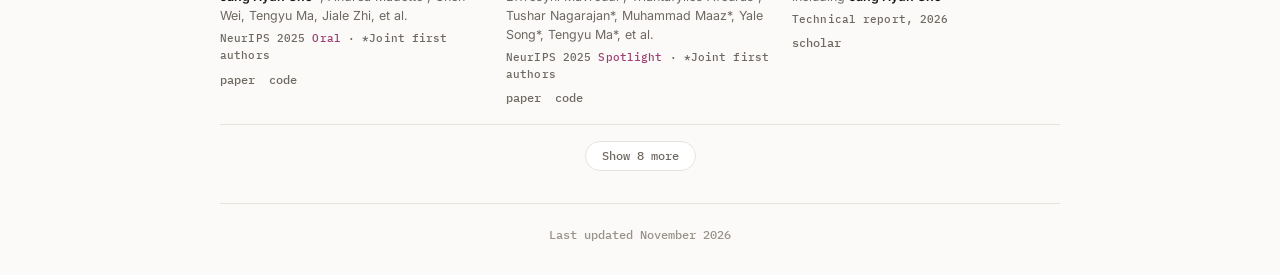
==== commit 591671d8: "Rephrase Ph.D. internship line and place it before the B.S. sentence Co-authored-by: Vincent Cho <ja" ====
--- a/index.html
+++ b/index.html
@@ -602,7 +602,7 @@
           <p class="role">Member of Technical Staff · Thinking Machines Lab</p>
           <div class="prose">
             <p>I work on multimodal research at <a href="https://thinkingmachines.ai/" target="_blank" rel="noopener noreferrer">Thinking Machines Lab</a>. Before that, I worked on multimodal pretraining at Meta Superintelligence Labs.</p>
-            <p>I received my Ph.D. in Computer Science from UT Austin, advised by Prof. <a href="https://www.philkr.net/" target="_blank" rel="noopener noreferrer">Philipp Krähenbühl</a>. Before that, I received my B.S. from Cornell University, where I worked with Prof. <a href="http://home.bharathh.info/" target="_blank" rel="noopener noreferrer">Bharath Hariharan</a> and Prof. <a href="https://www.cs.cornell.edu/~kb/" target="_blank" rel="noopener noreferrer">Kavita Bala</a>. Earlier, I also worked at Meta FAIR and NVIDIA.</p>
+            <p>I received my Ph.D. in Computer Science from UT Austin, advised by Prof. <a href="https://www.philkr.net/" target="_blank" rel="noopener noreferrer">Philipp Krähenbühl</a>. In my Ph.D., I interned at Meta FAIR and NVIDIA. Before that, I received my B.S. from Cornell University, where I worked with Prof. <a href="http://home.bharathh.info/" target="_blank" rel="noopener noreferrer">Bharath Hariharan</a> and Prof. <a href="https://www.cs.cornell.edu/~kb/" target="_blank" rel="noopener noreferrer">Kavita Bala</a>.</p>
           </div>
           <div class="social">
             <a href="mailto:%6A%61%6E%67%68%79%75%6E%63%68%6F%37@%75%74%65%78%61%73.%65%64%75" aria-label="Email" title="Email"><svg viewBox="0 0 24 24" fill="none" stroke="currentColor" stroke-width="1.8" stroke-linecap="round" stroke-linejoin="round" aria-hidden="true"><rect x="3" y="5" width="18" height="14" rx="2.5"/><path d="m4 7 8 6 8-6"/></svg></a>
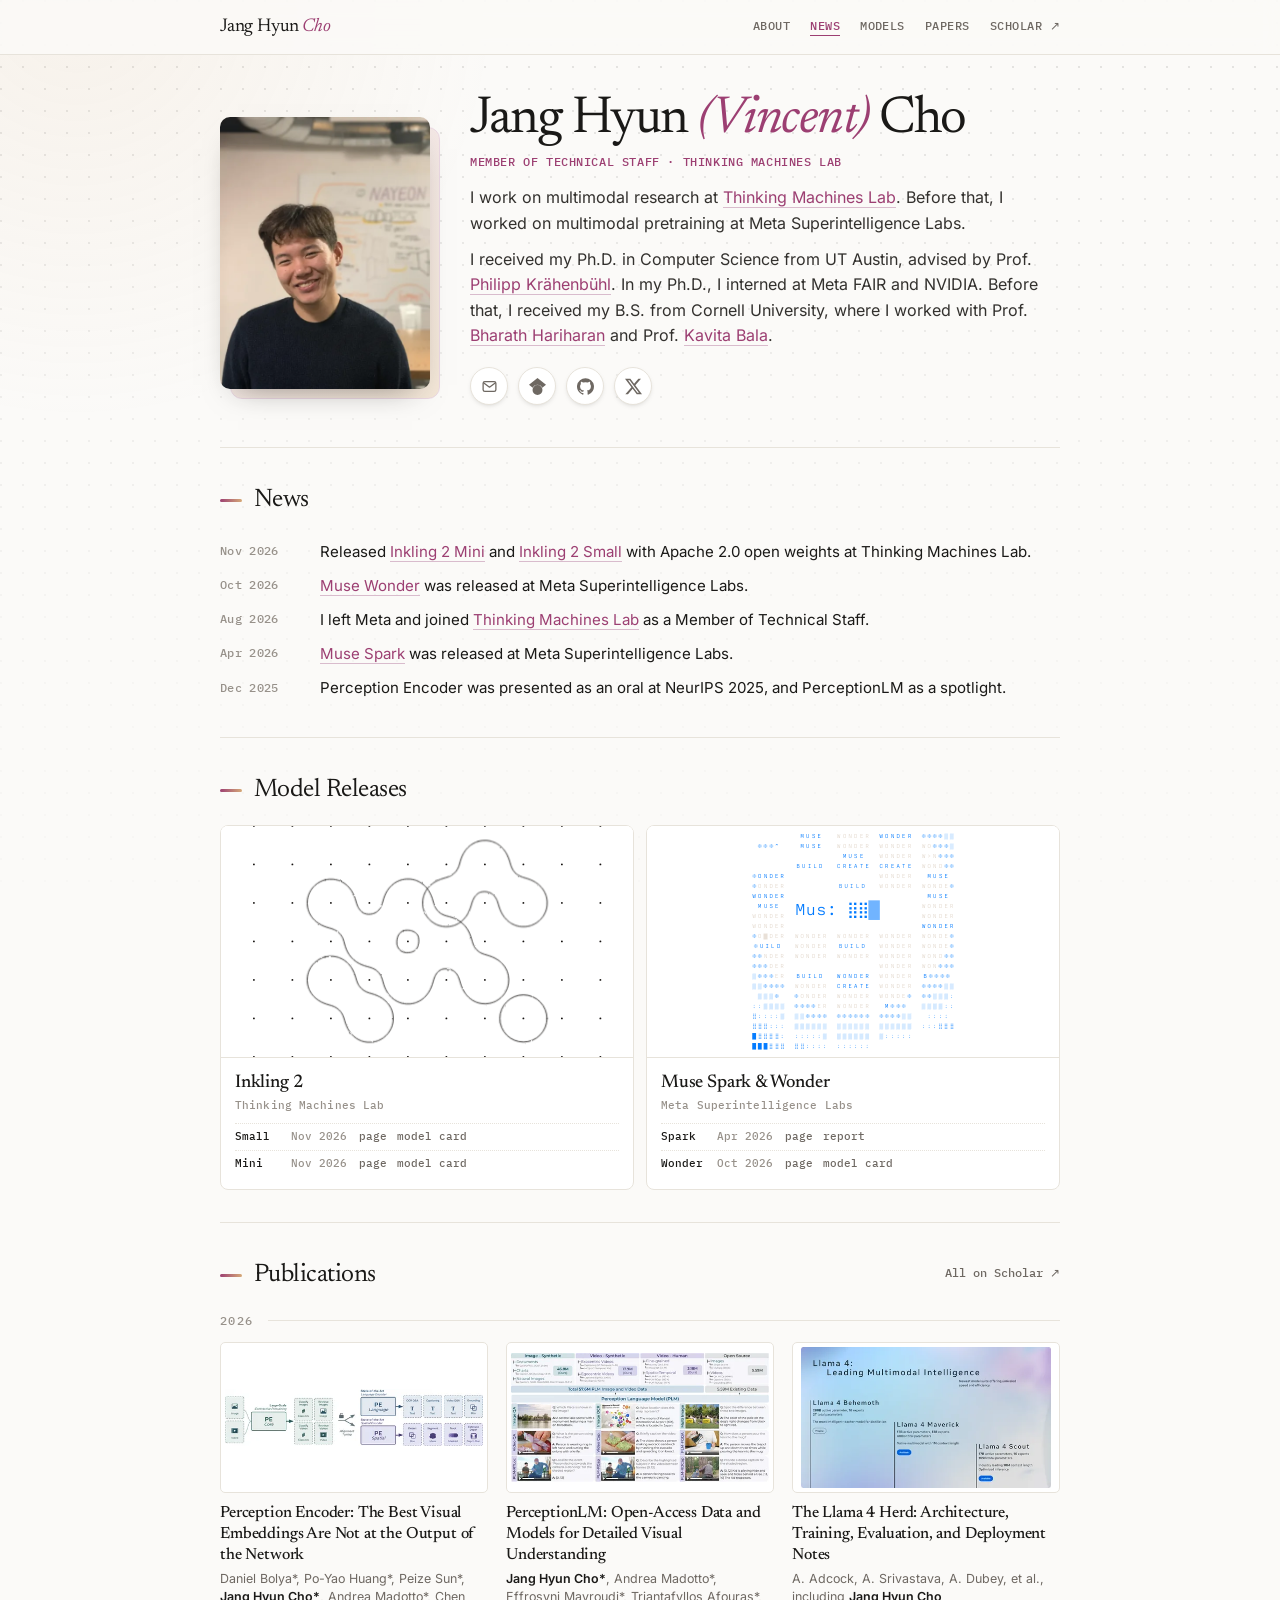
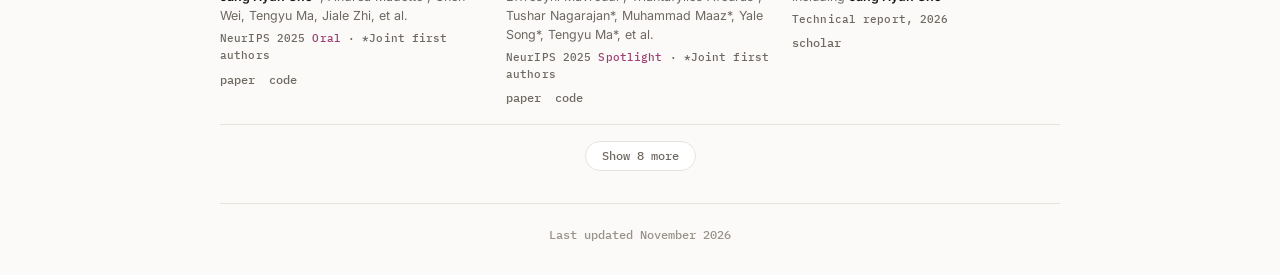
==== commit 6799cb90: "Restyle cursor effect as a soft lens flare Co-authored-by: Vincent Cho <janghyuncho@users.noreply.gi" ====
--- a/index.html
+++ b/index.html
@@ -58,46 +58,55 @@
         background: radial-gradient(700px circle at 6% 0%, rgba(214, 170, 120, .10), transparent 60%);
       }
 
-      /* Tight cursor glow with expanding wave rings (desktop pointer only). */
+      /* Soft lens-flare cursor (desktop pointer only). */
       .cursor-glow {
         position: fixed;
         top: 0;
         left: 0;
         z-index: -1;
-        width: 180px;
-        height: 180px;
-        margin: -90px 0 0 -90px;
+        width: 260px;
+        height: 260px;
+        margin: -130px 0 0 -130px;
         border-radius: 50%;
         pointer-events: none;
         opacity: 0;
         background:
-          radial-gradient(circle, rgba(156, 63, 114, .48) 0 10px, rgba(156, 63, 114, .22) 34px, transparent 68%),
-          radial-gradient(circle, transparent 38px, rgba(214, 170, 120, .38) 44px, transparent 58px);
-        box-shadow: 0 0 0 1.5px rgba(156, 63, 114, .22);
+          radial-gradient(circle, rgba(255, 244, 236, .95) 0 3px, rgba(214, 170, 120, .55) 8px, rgba(156, 63, 114, .28) 28px, transparent 58%),
+          radial-gradient(circle, rgba(156, 63, 114, .14) 0 42%, transparent 70%);
         transform: translate3d(var(--mx, -200px), var(--my, -200px), 0);
         transition: opacity .35s var(--ease);
         will-change: transform;
+        animation: cursor-flare-pulse 3.2s ease-in-out infinite;
       }
       .js.pointer-fine .cursor-glow { opacity: 1; }
       .cursor-glow::before,
       .cursor-glow::after {
         content: "";
         position: absolute;
-        inset: 10%;
-        border-radius: 50%;
-        border: 2px solid rgba(156, 63, 114, .55);
-        box-shadow: 0 0 14px rgba(156, 63, 114, .2);
-        animation: cursor-wave 2.2s cubic-bezier(.15, .7, .25, 1) infinite;
-      }
+        left: 50%;
+        top: 50%;
+        border-radius: 999px;
+        pointer-events: none;
+        transform: translate(-50%, -50%);
+      }
+      /* Horizontal flare streak */
+      .cursor-glow::before {
+        width: 100%;
+        height: 2px;
+        background: linear-gradient(90deg, transparent, rgba(214, 170, 120, .55) 28%, rgba(255, 244, 236, .9) 50%, rgba(156, 63, 114, .5) 72%, transparent);
+        box-shadow: 0 0 10px rgba(214, 170, 120, .35);
+      }
+      /* Diagonal flare streak */
       .cursor-glow::after {
-        inset: 0;
-        border-color: rgba(214, 170, 120, .5);
-        animation-delay: 1.1s;
-      }
-      @keyframes cursor-wave {
-        0% { transform: scale(.3); opacity: .9; }
-        65% { opacity: .25; }
-        100% { transform: scale(1.15); opacity: 0; }
+        width: 78%;
+        height: 1.5px;
+        background: linear-gradient(90deg, transparent, rgba(156, 63, 114, .45) 35%, rgba(255, 244, 236, .75) 50%, rgba(214, 170, 120, .4) 65%, transparent);
+        transform: translate(-50%, -50%) rotate(52deg);
+        opacity: .85;
+      }
+      @keyframes cursor-flare-pulse {
+        0%, 100% { filter: brightness(1); }
+        50% { filter: brightness(1.18); }
       }
 
       /* Sections fade up as they enter the viewport; only when JS is running. */
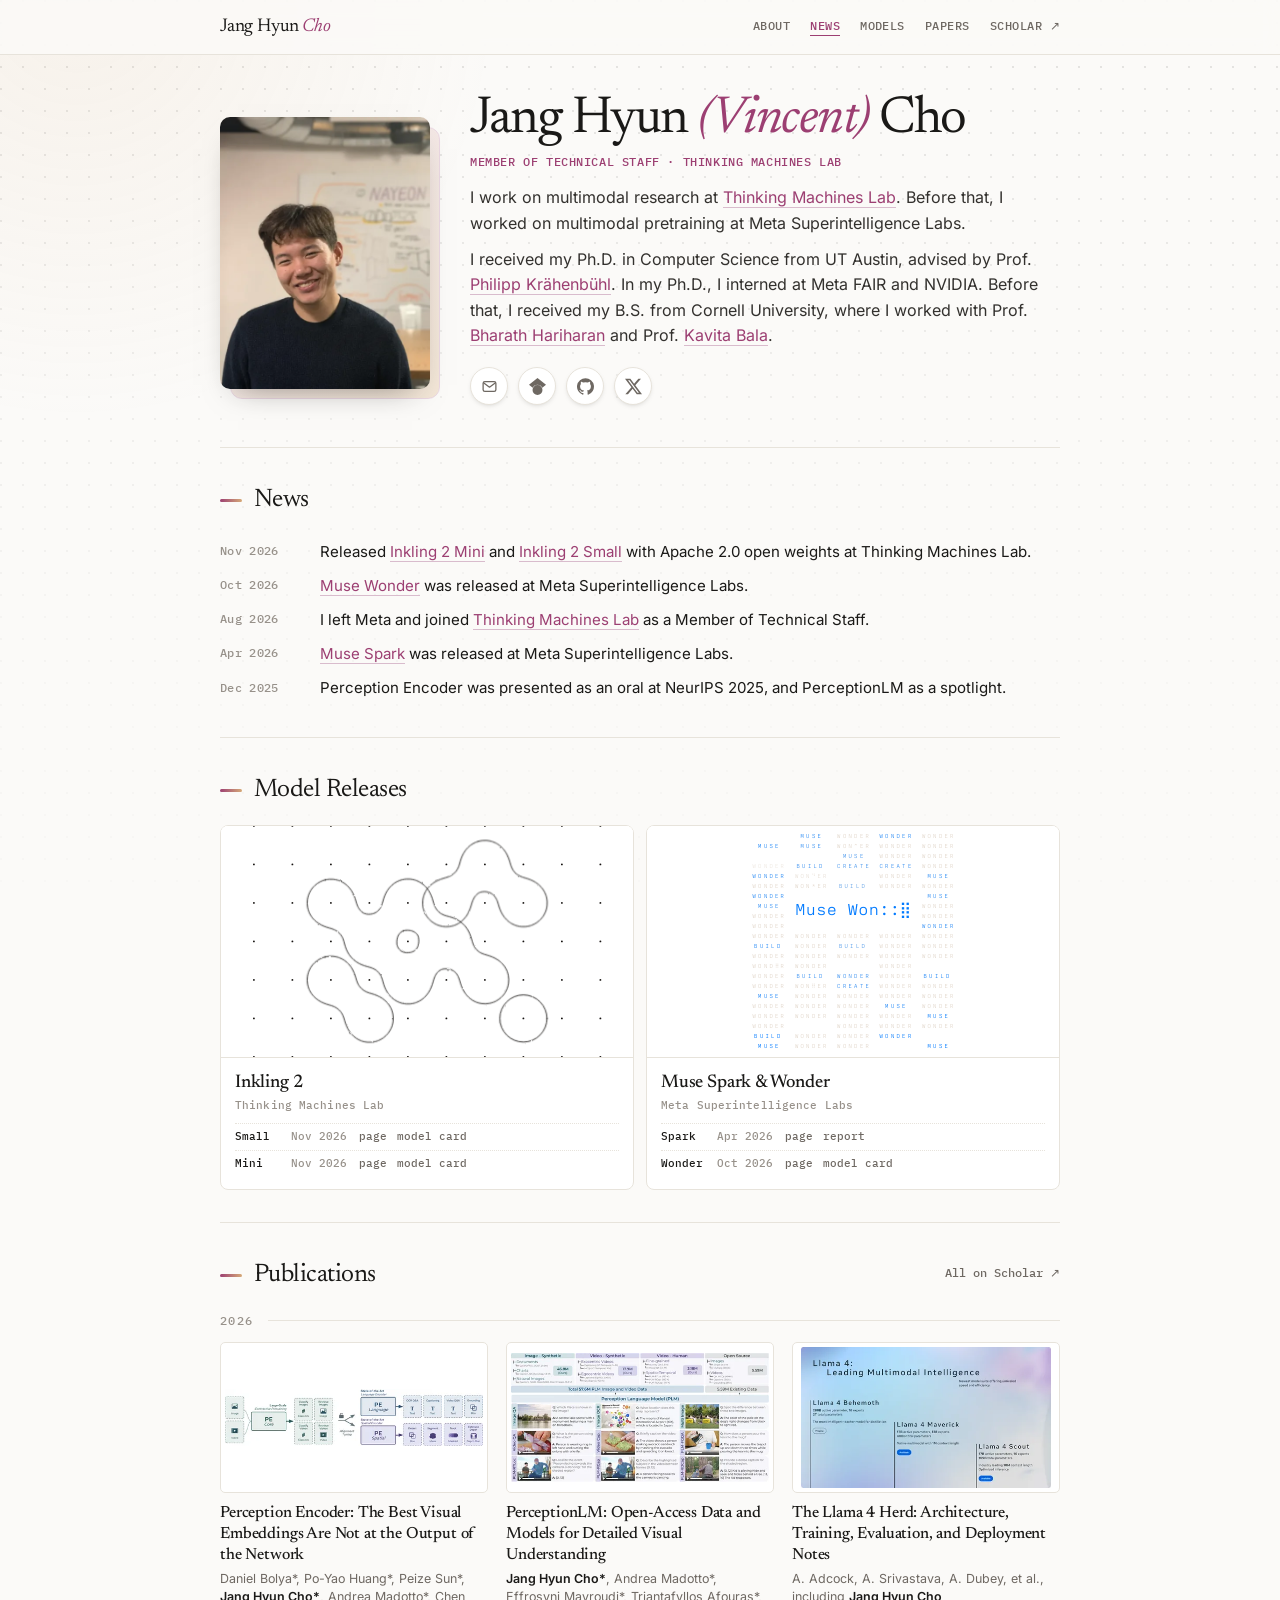
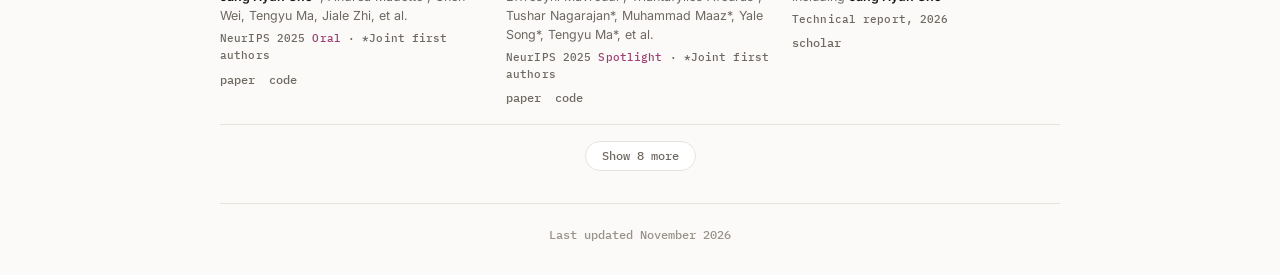
==== commit 83c1d883: "Make Inkling morph respond to pointer and touch movement on mobile Co-authored-by: Vincent Cho <jang" ====
--- a/index.html
+++ b/index.html
@@ -637,7 +637,7 @@
         <div class="band-head"><h2>Model Releases</h2></div>
         <div class="models">
           <article class="model">
-            <div class="model-media"><iframe src="assets/embeds/inkling-2/" title="Interactive Inkling 2 artwork from Thinking Machines Lab" loading="lazy" sandbox="allow-scripts allow-same-origin"></iframe></div>
+            <div class="model-media"><iframe src="assets/embeds/inkling-2/" title="Interactive Inkling 2 artwork from Thinking Machines Lab" loading="lazy" sandbox="allow-scripts allow-same-origin" style="touch-action: none"></iframe></div>
             <div class="model-body">
               <h3><a class="model-hit" href="https://thinkingmachines.ai/news/inkling-2-small/" target="_blank" rel="noopener noreferrer">Inkling 2</a></h3>
               <p class="venue">Thinking Machines Lab</p>
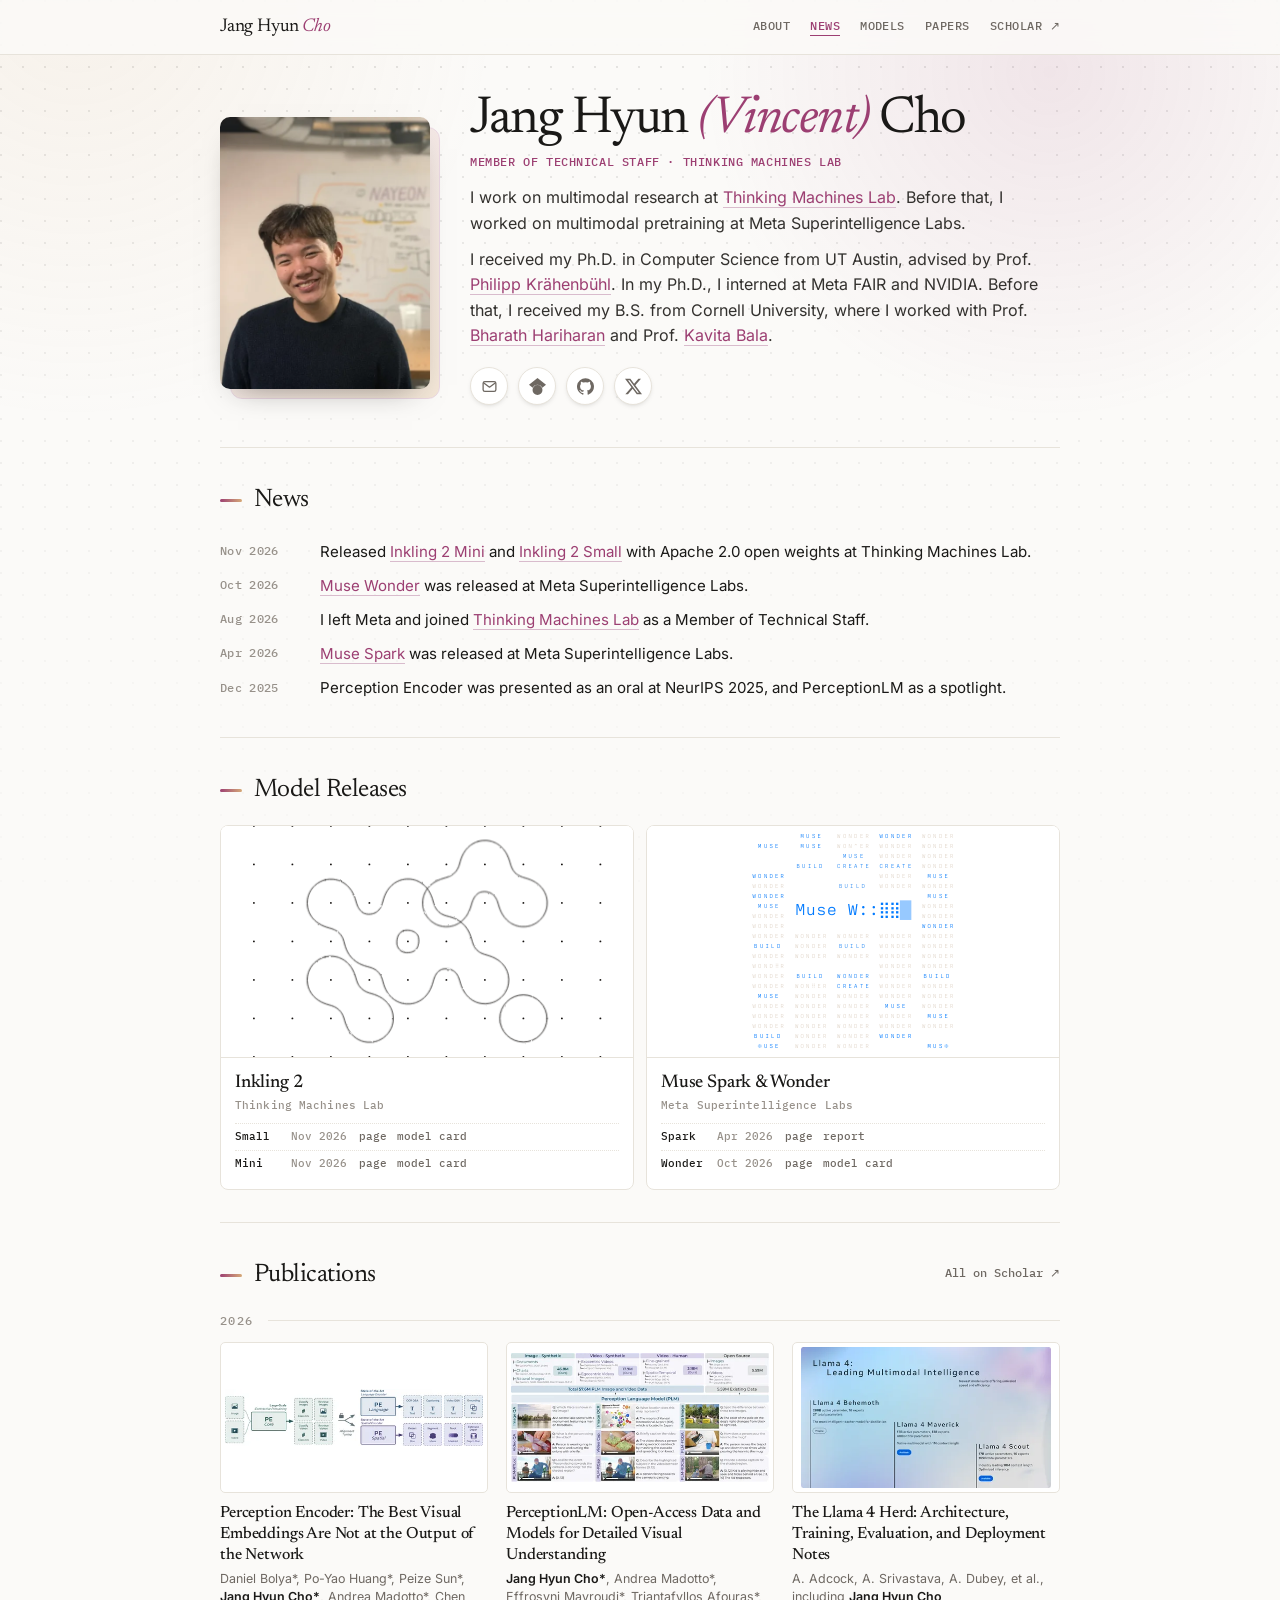
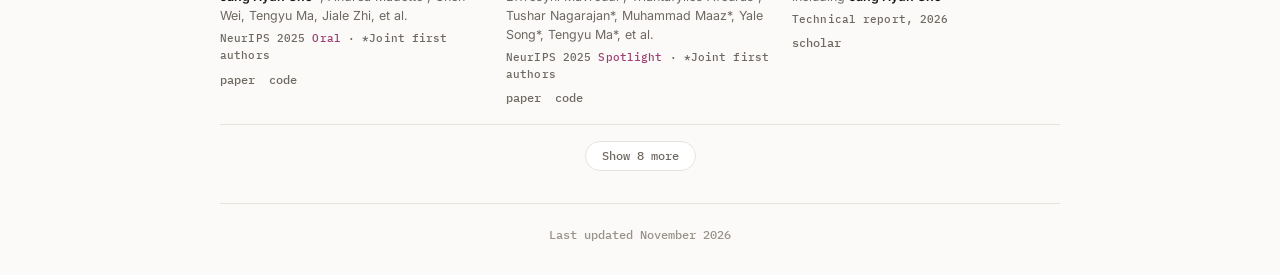
==== commit 06832d05: "Revert cursor glow to the original soft plum wash Co-authored-by: Vincent Cho <janghyuncho@users.nor" ====
--- a/index.html
+++ b/index.html
@@ -55,58 +55,9 @@
         mask-image: linear-gradient(to bottom, #000, rgba(0, 0, 0, .25) 70%, rgba(0, 0, 0, .1));
       }
       body::after {
-        background: radial-gradient(700px circle at 6% 0%, rgba(214, 170, 120, .10), transparent 60%);
-      }
-
-      /* Soft lens-flare cursor (desktop pointer only). */
-      .cursor-glow {
-        position: fixed;
-        top: 0;
-        left: 0;
-        z-index: -1;
-        width: 260px;
-        height: 260px;
-        margin: -130px 0 0 -130px;
-        border-radius: 50%;
-        pointer-events: none;
-        opacity: 0;
         background:
-          radial-gradient(circle, rgba(255, 244, 236, .95) 0 3px, rgba(214, 170, 120, .55) 8px, rgba(156, 63, 114, .28) 28px, transparent 58%),
-          radial-gradient(circle, rgba(156, 63, 114, .14) 0 42%, transparent 70%);
-        transform: translate3d(var(--mx, -200px), var(--my, -200px), 0);
-        transition: opacity .35s var(--ease);
-        will-change: transform;
-        animation: cursor-flare-pulse 3.2s ease-in-out infinite;
-      }
-      .js.pointer-fine .cursor-glow { opacity: 1; }
-      .cursor-glow::before,
-      .cursor-glow::after {
-        content: "";
-        position: absolute;
-        left: 50%;
-        top: 50%;
-        border-radius: 999px;
-        pointer-events: none;
-        transform: translate(-50%, -50%);
-      }
-      /* Horizontal flare streak */
-      .cursor-glow::before {
-        width: 100%;
-        height: 2px;
-        background: linear-gradient(90deg, transparent, rgba(214, 170, 120, .55) 28%, rgba(255, 244, 236, .9) 50%, rgba(156, 63, 114, .5) 72%, transparent);
-        box-shadow: 0 0 10px rgba(214, 170, 120, .35);
-      }
-      /* Diagonal flare streak */
-      .cursor-glow::after {
-        width: 78%;
-        height: 1.5px;
-        background: linear-gradient(90deg, transparent, rgba(156, 63, 114, .45) 35%, rgba(255, 244, 236, .75) 50%, rgba(214, 170, 120, .4) 65%, transparent);
-        transform: translate(-50%, -50%) rotate(52deg);
-        opacity: .85;
-      }
-      @keyframes cursor-flare-pulse {
-        0%, 100% { filter: brightness(1); }
-        50% { filter: brightness(1.18); }
+          radial-gradient(560px circle at var(--mx, 82%) var(--my, 8%), rgba(156, 63, 114, .11), transparent 62%),
+          radial-gradient(700px circle at 6% 0%, rgba(214, 170, 120, .10), transparent 60%);
       }
 
       /* Sections fade up as they enter the viewport; only when JS is running. */
@@ -584,12 +535,10 @@
         }
         .portrait-frame:hover .portrait, .portrait-frame:hover::before, .publication:hover .thumbnail, .pub-card:hover .thumbnail, .model:hover { transform: none; }
         .js .reveal { opacity: 1; transform: none; }
-        .cursor-glow, .cursor-glow::before, .cursor-glow::after { display: none; }
       }
     </style>
   </head>
   <body>
-    <div class="cursor-glow" aria-hidden="true"></div>
     <header>
       <nav class="container" aria-label="Primary">
         <a class="brand" href="#top">Jang Hyun <em>Cho</em></a>
@@ -831,7 +780,6 @@
         const still = matchMedia("(prefers-reduced-motion: reduce)").matches;
 
         if (!still && matchMedia("(pointer: fine)").matches) {
-          root.classList.add("pointer-fine");
           let frame = 0;
           addEventListener("pointermove", (e) => {
             cancelAnimationFrame(frame);
@@ -840,12 +788,6 @@
               root.style.setProperty("--my", e.clientY + "px");
             });
           }, { passive: true });
-        }
-        // Optional: #glow pins a visible cursor artifact for screenshots / demos.
-        if (location.hash === "#glow" && !still) {
-          root.classList.add("pointer-fine");
-          root.style.setProperty("--mx", "52vw");
-          root.style.setProperty("--my", "34vh");
         }
 
         const targets = document.querySelectorAll(".band-head, .news li, .model, .pub-card");
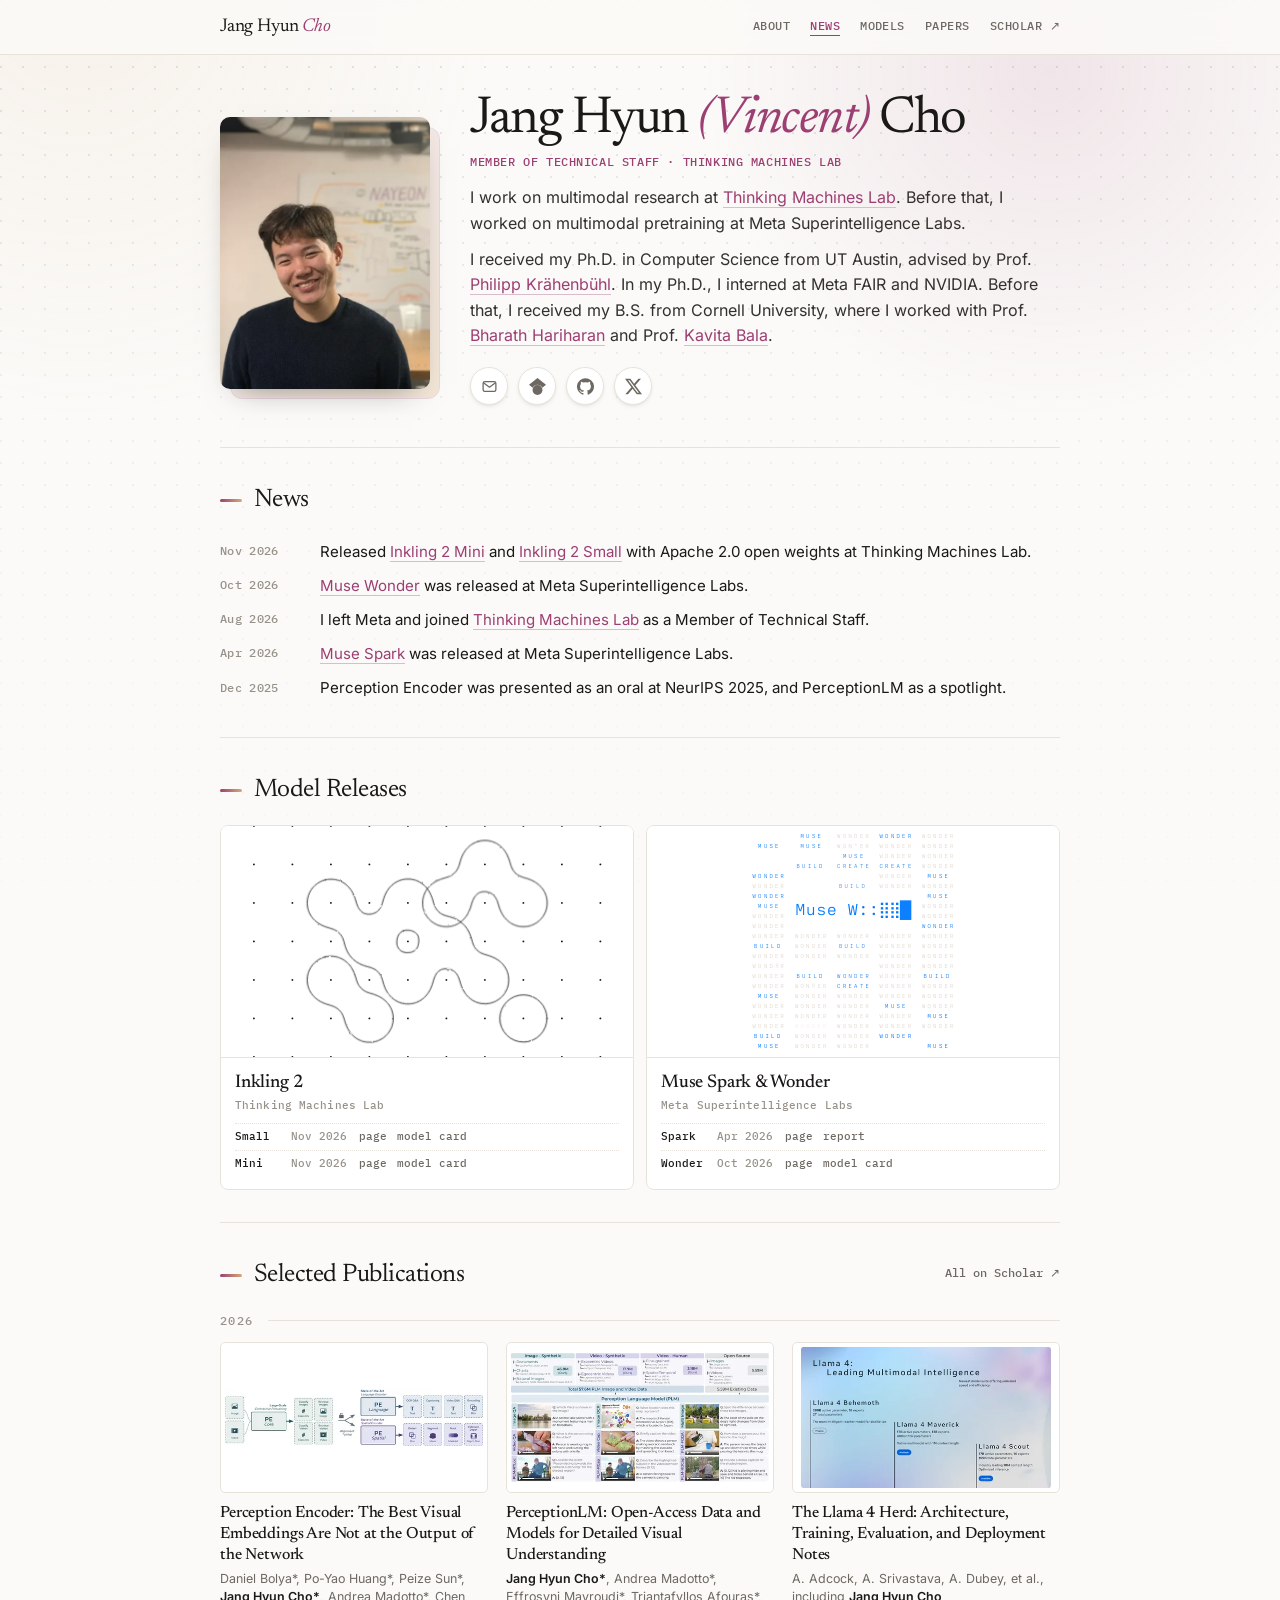
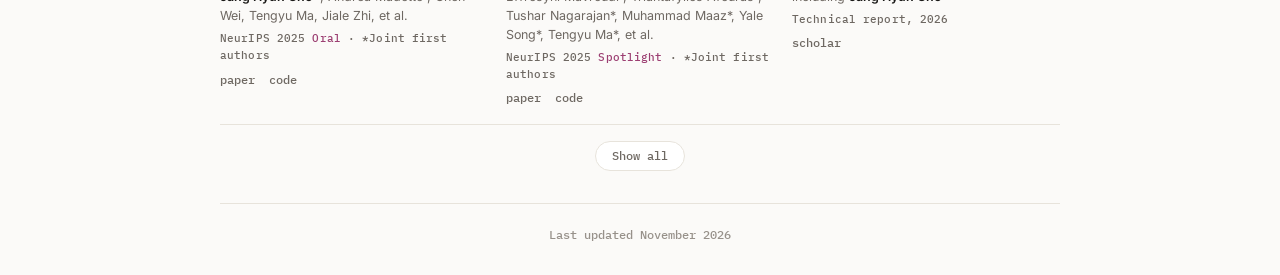
==== commit 5018e7d6: "Rename Publications to Selected Publications and change toggle to Show all Co-authored-by: Vincent C" ====
--- a/index.html
+++ b/index.html
@@ -612,7 +612,7 @@
 
       <section class="band" id="publications">
         <div class="band-head">
-          <h2>Publications</h2>
+          <h2>Selected Publications</h2>
           <a class="ul" href="https://scholar.google.com/citations?user=oB0g2IkAAAAJ" target="_blank" rel="noopener noreferrer">All on Scholar ↗</a>
         </div>
 
@@ -654,7 +654,7 @@
         </div>
 
         <details class="more">
-          <summary><span class="more-closed">Show 8 more</span><span class="more-open">Show fewer</span></summary>
+          <summary><span class="more-closed">Show all</span><span class="more-open">Show fewer</span></summary>
           <p class="year">2025</p>
           <article class="publication">
             <img class="thumbnail" src="assets/thumbs/vila2.webp" alt="VILA squared teaser figure" width="480" height="96" loading="lazy">
